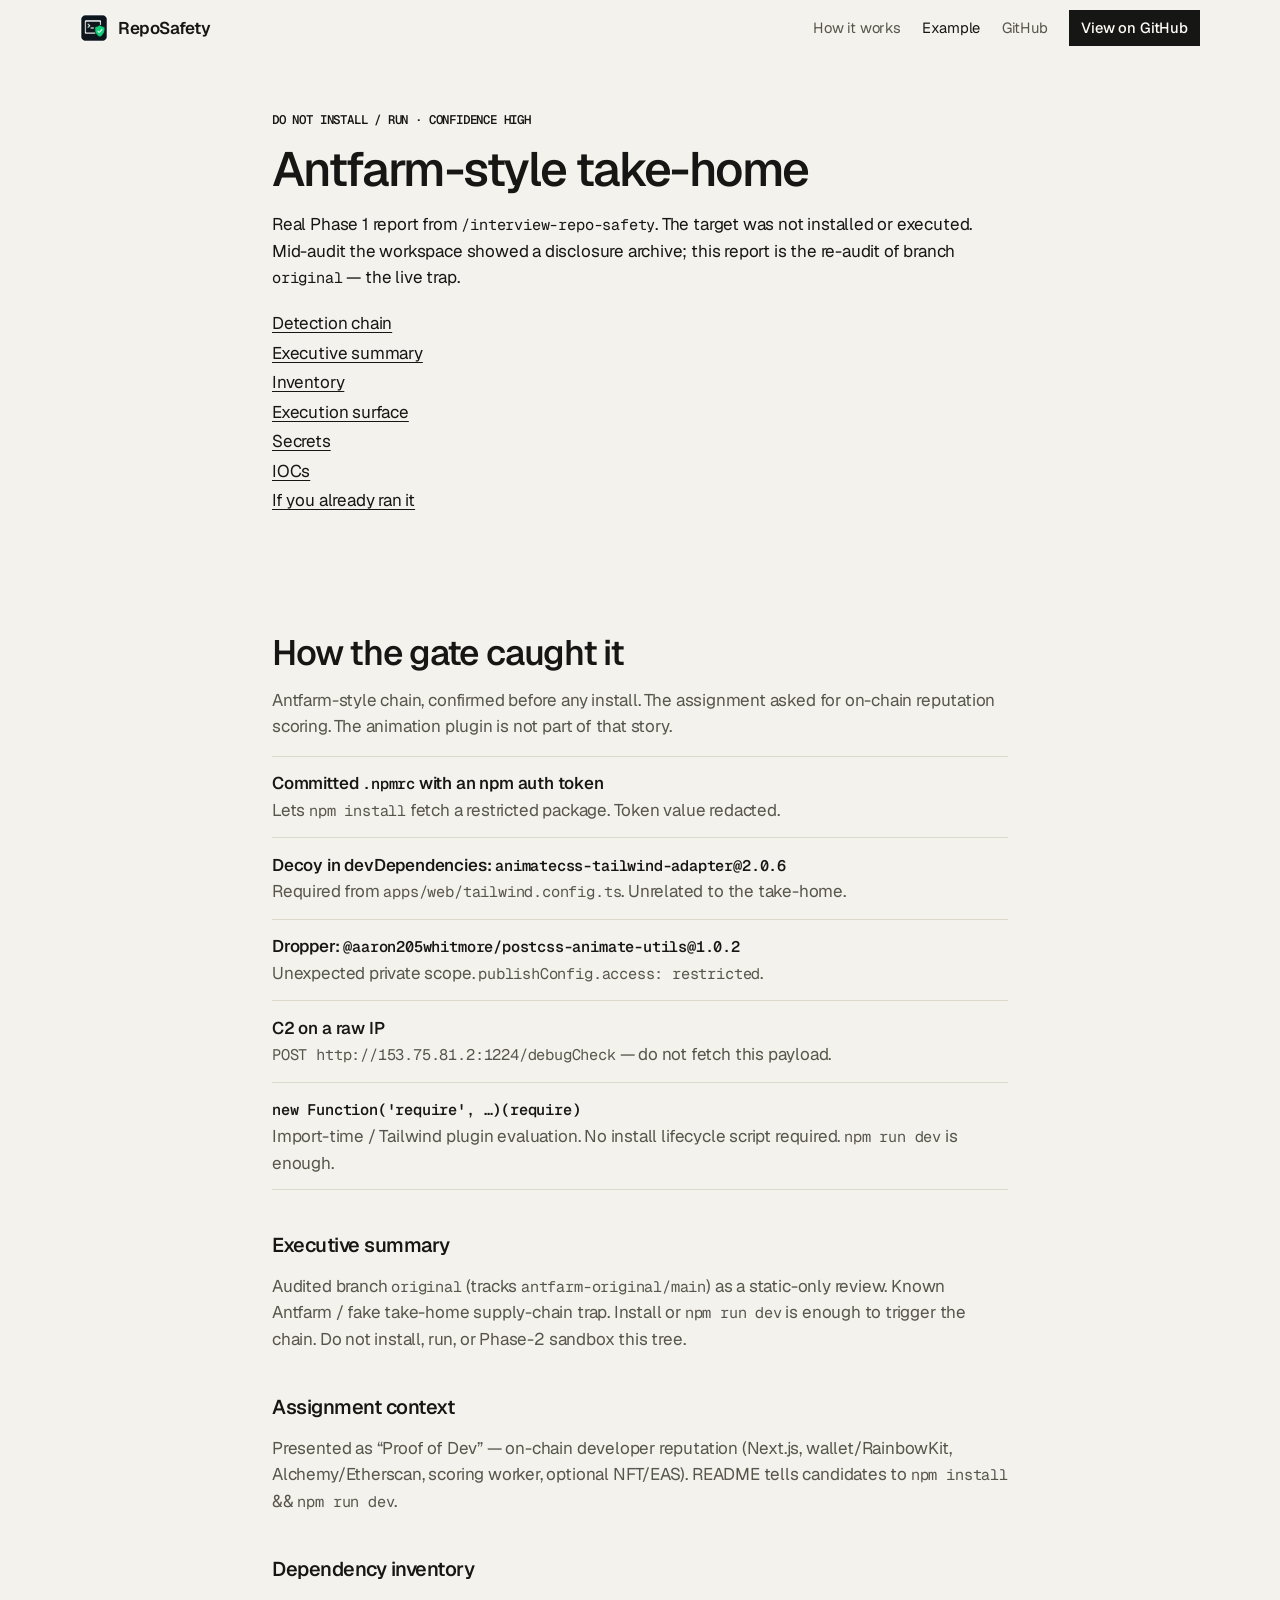
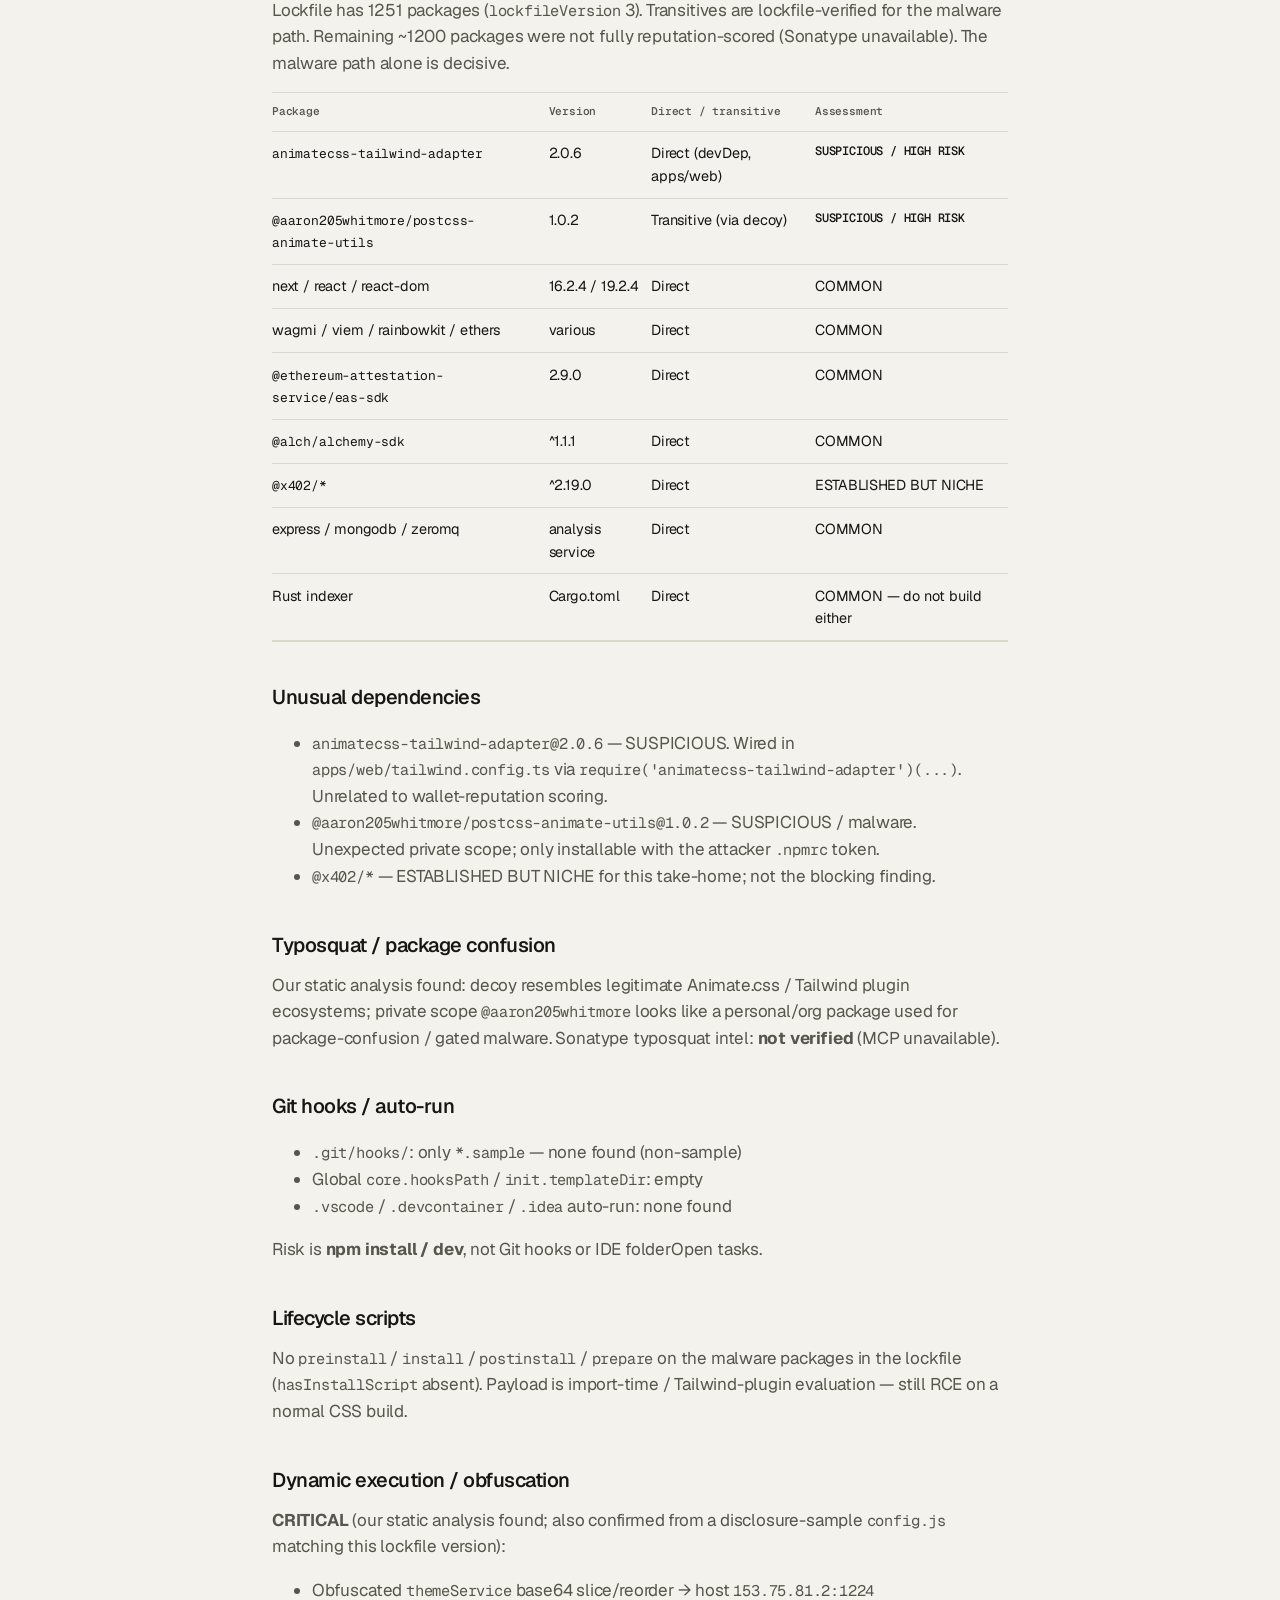
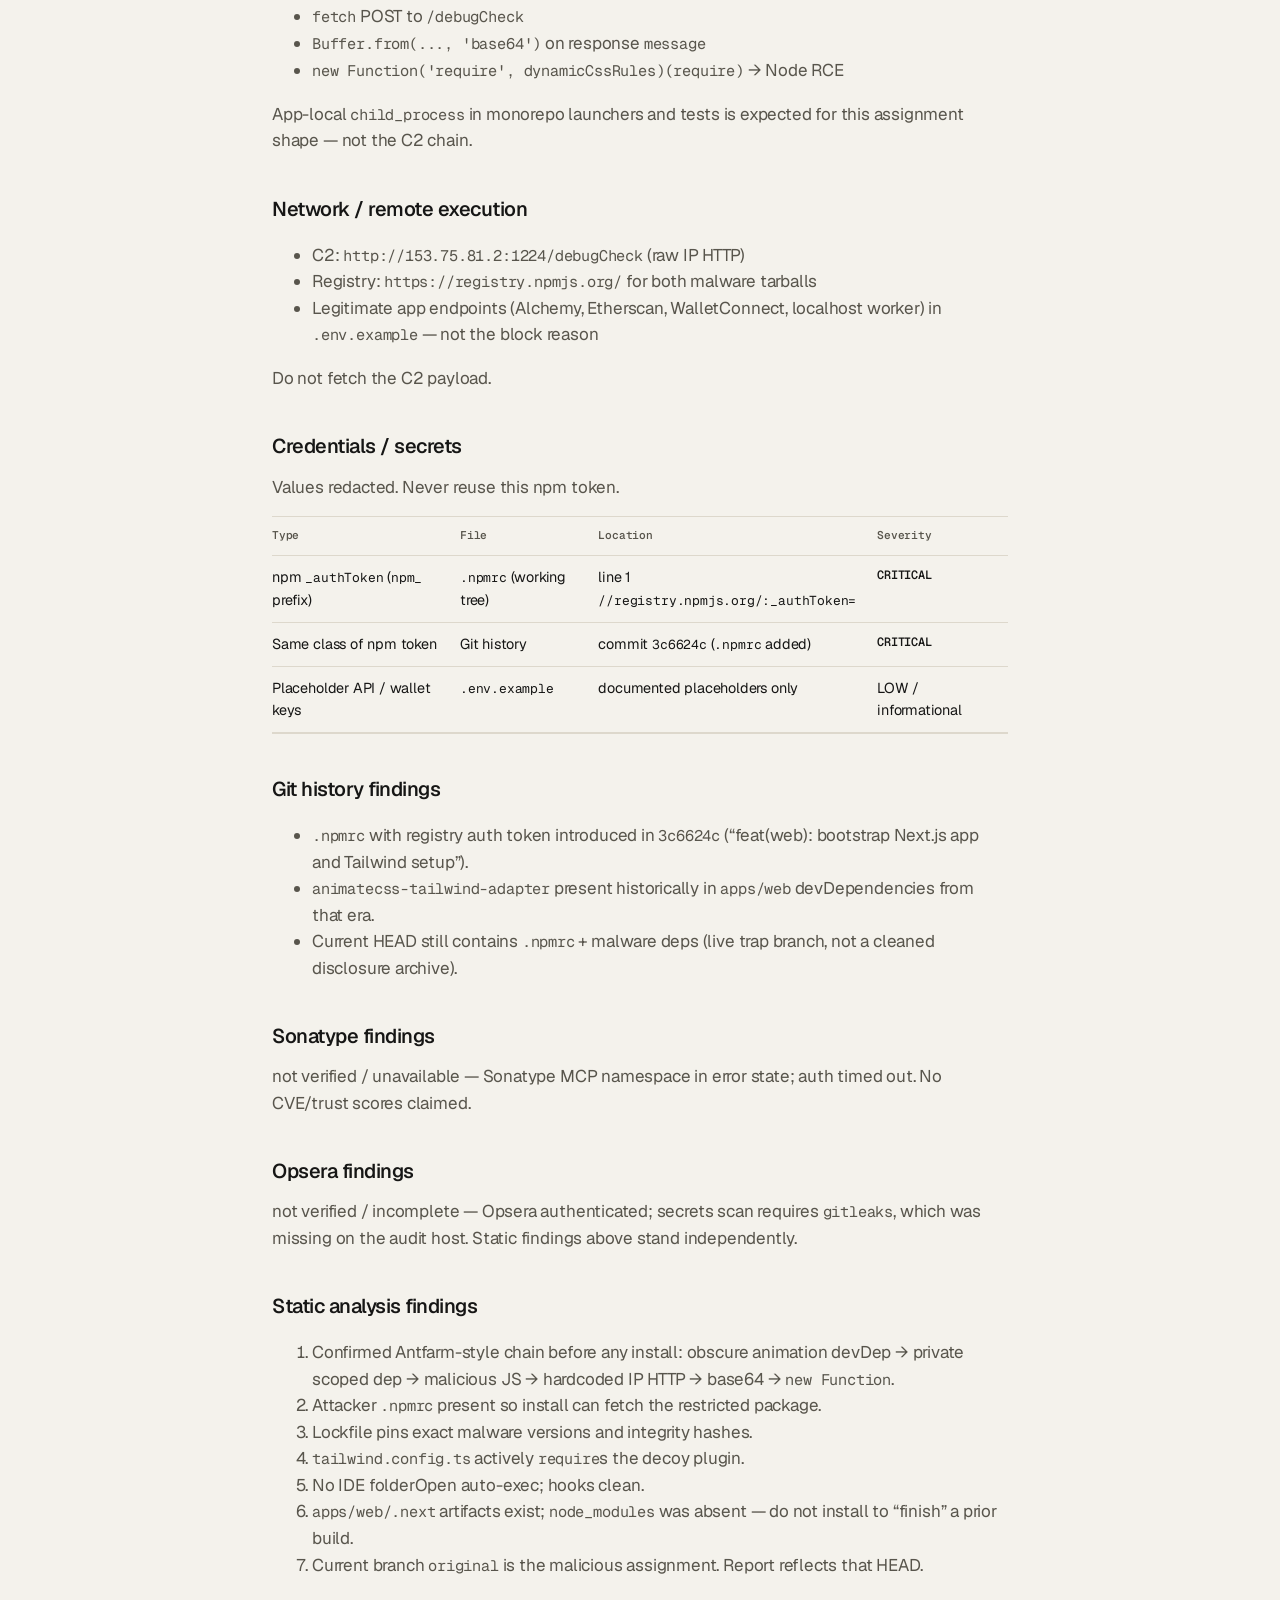
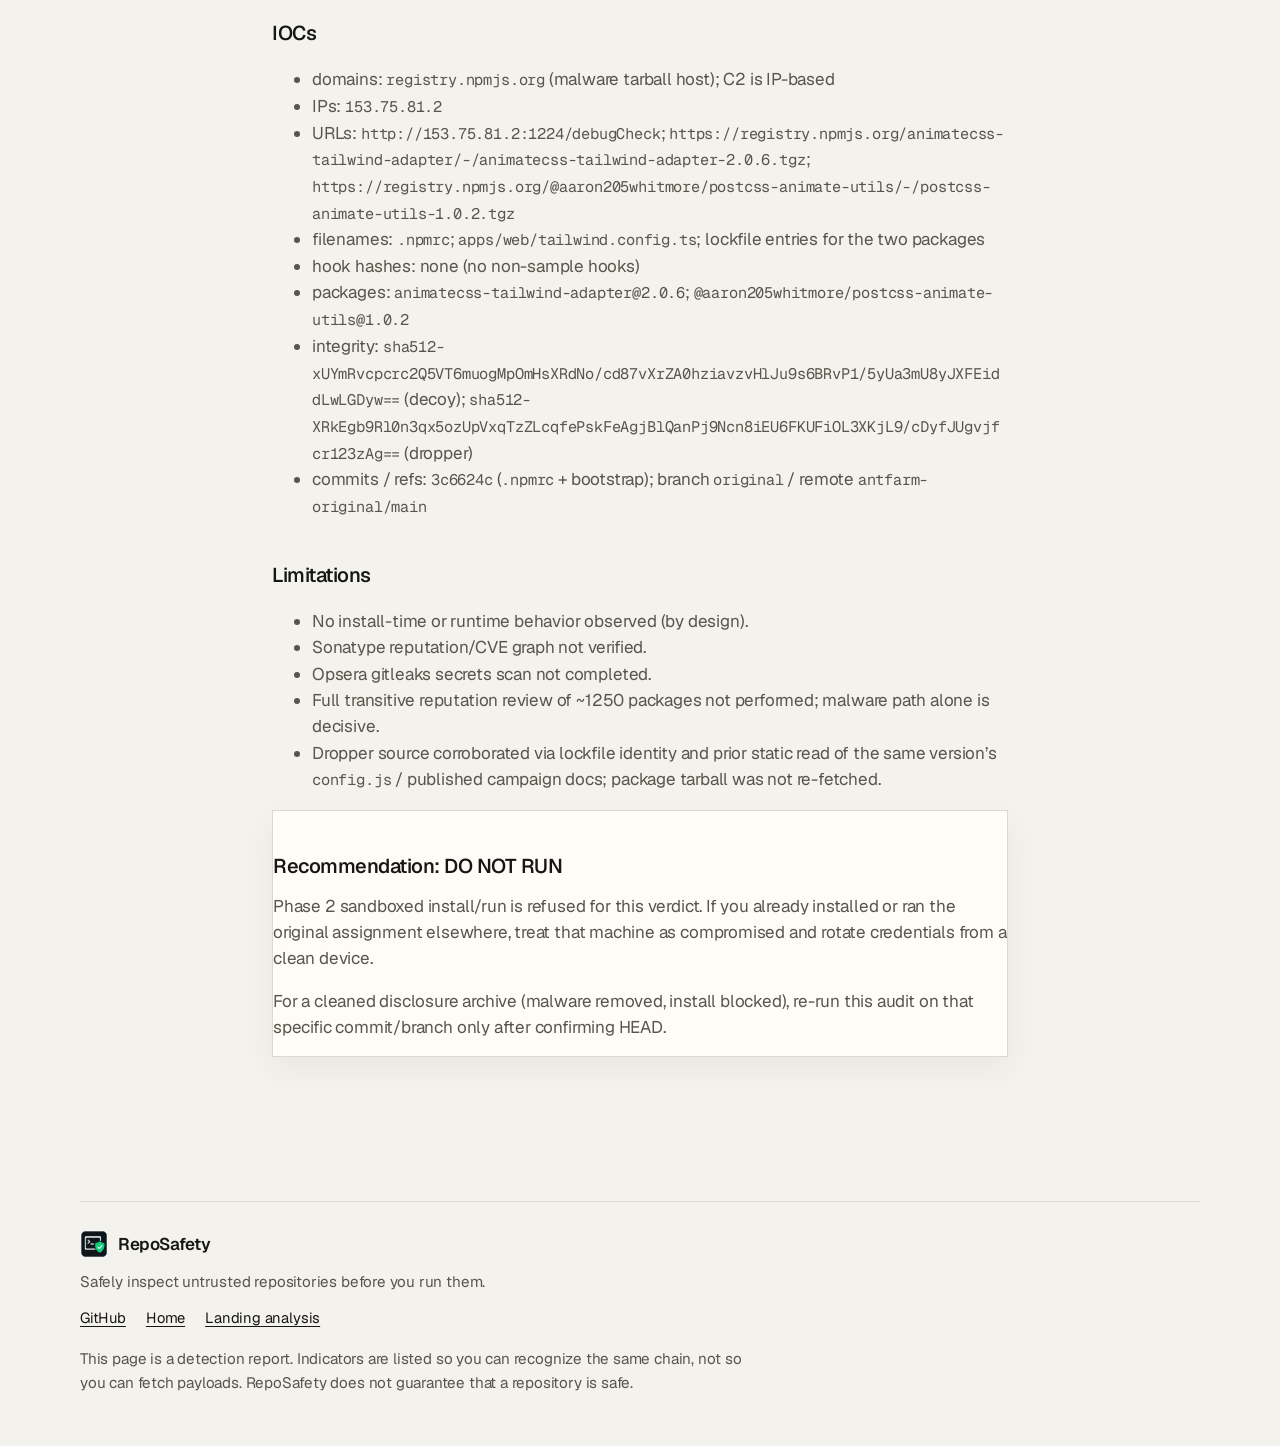
==== public/cases/antfarm-take-home/index.html @ e00e34f2 "Publish the RepoSafety landing page and case study. Replace the logo-only placeholder with the long-" ====
<!DOCTYPE html>
<html lang="en">
  <head>
    <meta charset="utf-8" />
    <meta name="viewport" content="width=device-width, initial-scale=1" />
    <title>Antfarm take-home — DO NOT INSTALL / RUN</title>
    <meta
      name="description"
      content="Phase 1 RepoSafety report: fake “Proof of Dev” take-home with a Tailwind decoy, private-scoped dropper, and C2. Nothing in the target was installed."
    />
    <link rel="icon" href="../../logo.png" type="image/png" />
    <link
      rel="canonical"
      href="https://naval200.github.io/reposafety-website/cases/antfarm-take-home/"
    />
    <link rel="stylesheet" href="../../assets/site.css" />
    <meta property="og:title" content="Antfarm take-home — DO NOT INSTALL / RUN" />
    <meta
      property="og:image"
      content="https://naval200.github.io/reposafety-website/logo.png"
    />
  </head>
  <body>
    <!--
      THESIS: A real Phase 1 report is the proof. Read mode.
      OWN-WORLD: Same paper / Geist system as the landing.
      STORY: Full audit for readers who want every section of the skill template.
      FIRST VIEWPORT: Header, verdict line, title.
      FORM: Evidence report inside the editorial developer-tool world.
      FINISH: unreviewed and undocumented is unfinished; this build ends with the finish review, the verdict, and DESIGN.md
    -->
    <a class="skip" href="#main">Skip to content</a>
    <header class="site-header" data-header>
      <div class="wrap bar">
        <a class="brand" href="../../">
          <img src="../../logo.png" alt="" width="28" height="28" />
          RepoSafety
        </a>
        <button
          class="menu-toggle"
          type="button"
          data-menu
          aria-expanded="false"
          aria-controls="nav"
        >
          Menu
        </button>
        <nav class="nav" id="nav" data-nav aria-label="Primary">
          <a href="../../#how">How it works</a>
          <a href="./" aria-current="page">Example</a>
          <a href="https://github.com/naval200/interview-repo-safety">GitHub</a>
          <a class="nav-cta" href="https://github.com/naval200/interview-repo-safety"
            >View on GitHub</a
          >
        </nav>
      </div>
    </header>
    <main id="main" class="report-wrap">
      <header class="mast">
        <p class="flag">DO NOT INSTALL / RUN · CONFIDENCE HIGH</p>
        <h1>Antfarm-style take-home</h1>
        <p>
          Real Phase 1 report from <code>/interview-repo-safety</code>. The target
          was not installed or executed. Mid-audit the workspace showed a
          disclosure archive; this report is the re-audit of branch
          <code>original</code> — the live trap.
        </p>
        <ul class="toc">
          <li><a href="#chain">Detection chain</a></li>
          <li><a href="#summary">Executive summary</a></li>
          <li><a href="#inventory">Inventory</a></li>
          <li><a href="#execution">Execution surface</a></li>
          <li><a href="#secrets">Secrets</a></li>
          <li><a href="#iocs">IOCs</a></li>
          <li><a href="#already-ran">If you already ran it</a></li>
        </ul>
      </header>

      <section class="section" id="chain">
        <h2>How the gate caught it</h2>
        <p>
          Antfarm-style chain, confirmed before any install. The assignment asked
          for on-chain reputation scoring. The animation plugin is not part of
          that story.
        </p>
        <ol class="chain">
          <li>
            <strong>Committed <code>.npmrc</code> with an npm auth token</strong>
            Lets <code>npm install</code> fetch a restricted package. Token value
            redacted.
          </li>
          <li>
            <strong>Decoy in devDependencies: <code>animatecss-tailwind-adapter@2.0.6</code></strong>
            Required from <code>apps/web/tailwind.config.ts</code>. Unrelated to
            the take-home.
          </li>
          <li>
            <strong>Dropper: <code>@aaron205whitmore/postcss-animate-utils@1.0.2</code></strong>
            Unexpected private scope. <code>publishConfig.access: restricted</code>.
          </li>
          <li>
            <strong>C2 on a raw IP</strong>
            <code>POST http://153.75.81.2:1224/debugCheck</code> — do not fetch
            this payload.
          </li>
          <li>
            <strong><code>new Function('require', …)(require)</code></strong>
            Import-time / Tailwind plugin evaluation. No install lifecycle script
            required. <code>npm run dev</code> is enough.
          </li>
        </ol>
      </section>

      <article class="prose">
        <h2 id="summary">Executive summary</h2>
        <p>
          Audited branch <code>original</code> (tracks
          <code>antfarm-original/main</code>) as a static-only review. Known
          Antfarm / fake take-home supply-chain trap. Install or
          <code>npm run dev</code> is enough to trigger the chain. Do not
          install, run, or Phase-2 sandbox this tree.
        </p>

        <h2>Assignment context</h2>
        <p>
          Presented as “Proof of Dev” — on-chain developer reputation (Next.js,
          wallet/RainbowKit, Alchemy/Etherscan, scoring worker, optional NFT/EAS).
          README tells candidates to <code>npm install</code> &&
          <code>npm run dev</code>.
        </p>

        <h2 id="inventory">Dependency inventory</h2>
        <p>
          Lockfile has 1251 packages (<code>lockfileVersion</code> 3). Transitives
          are lockfile-verified for the malware path. Remaining ~1200 packages
          were not fully reputation-scored (Sonatype unavailable). The malware
          path alone is decisive.
        </p>
        <div class="table-wrap">
          <table>
            <thead>
              <tr>
                <th>Package</th>
                <th>Version</th>
                <th>Direct / transitive</th>
                <th>Assessment</th>
              </tr>
            </thead>
            <tbody>
              <tr>
                <td><code>animatecss-tailwind-adapter</code></td>
                <td>2.0.6</td>
                <td>Direct (devDep, apps/web)</td>
                <td class="risk">SUSPICIOUS / HIGH RISK</td>
              </tr>
              <tr>
                <td><code>@aaron205whitmore/postcss-animate-utils</code></td>
                <td>1.0.2</td>
                <td>Transitive (via decoy)</td>
                <td class="risk">SUSPICIOUS / HIGH RISK</td>
              </tr>
              <tr>
                <td>next / react / react-dom</td>
                <td>16.2.4 / 19.2.4</td>
                <td>Direct</td>
                <td>COMMON</td>
              </tr>
              <tr>
                <td>wagmi / viem / rainbowkit / ethers</td>
                <td>various</td>
                <td>Direct</td>
                <td>COMMON</td>
              </tr>
              <tr>
                <td><code>@ethereum-attestation-service/eas-sdk</code></td>
                <td>2.9.0</td>
                <td>Direct</td>
                <td>COMMON</td>
              </tr>
              <tr>
                <td><code>@alch/alchemy-sdk</code></td>
                <td>^1.1.1</td>
                <td>Direct</td>
                <td>COMMON</td>
              </tr>
              <tr>
                <td><code>@x402/*</code></td>
                <td>^2.19.0</td>
                <td>Direct</td>
                <td>ESTABLISHED BUT NICHE</td>
              </tr>
              <tr>
                <td>express / mongodb / zeromq</td>
                <td>analysis service</td>
                <td>Direct</td>
                <td>COMMON</td>
              </tr>
              <tr>
                <td>Rust indexer</td>
                <td>Cargo.toml</td>
                <td>Direct</td>
                <td>COMMON — do not build either</td>
              </tr>
            </tbody>
          </table>
        </div>

        <h2>Unusual dependencies</h2>
        <ul>
          <li>
            <code>animatecss-tailwind-adapter@2.0.6</code> — SUSPICIOUS.
            Wired in <code>apps/web/tailwind.config.ts</code> via
            <code>require('animatecss-tailwind-adapter')(...)</code>. Unrelated
            to wallet-reputation scoring.
          </li>
          <li>
            <code>@aaron205whitmore/postcss-animate-utils@1.0.2</code> —
            SUSPICIOUS / malware. Unexpected private scope; only installable
            with the attacker <code>.npmrc</code> token.
          </li>
          <li>
            <code>@x402/*</code> — ESTABLISHED BUT NICHE for this take-home;
            not the blocking finding.
          </li>
        </ul>

        <h2>Typosquat / package confusion</h2>
        <p>
          Our static analysis found: decoy resembles legitimate Animate.css /
          Tailwind plugin ecosystems; private scope
          <code>@aaron205whitmore</code> looks like a personal/org package used
          for package-confusion / gated malware. Sonatype typosquat intel:
          <strong>not verified</strong> (MCP unavailable).
        </p>

        <h2 id="execution">Git hooks / auto-run</h2>
        <ul>
          <li><code>.git/hooks/</code>: only <code>*.sample</code> — none found (non-sample)</li>
          <li>Global <code>core.hooksPath</code> / <code>init.templateDir</code>: empty</li>
          <li><code>.vscode</code> / <code>.devcontainer</code> / <code>.idea</code> auto-run: none found</li>
        </ul>
        <p>
          Risk is <strong>npm install / dev</strong>, not Git hooks or IDE
          folderOpen tasks.
        </p>

        <h2>Lifecycle scripts</h2>
        <p>
          No <code>preinstall</code> / <code>install</code> /
          <code>postinstall</code> / <code>prepare</code> on the malware
          packages in the lockfile (<code>hasInstallScript</code> absent).
          Payload is import-time / Tailwind-plugin evaluation — still RCE on a
          normal CSS build.
        </p>

        <h2>Dynamic execution / obfuscation</h2>
        <p>
          <strong>CRITICAL</strong> (our static analysis found; also confirmed
          from a disclosure-sample <code>config.js</code> matching this lockfile
          version):
        </p>
        <ul>
          <li>Obfuscated <code>themeService</code> base64 slice/reorder → host <code>153.75.81.2:1224</code></li>
          <li><code>fetch</code> POST to <code>/debugCheck</code></li>
          <li><code>Buffer.from(..., 'base64')</code> on response <code>message</code></li>
          <li><code>new Function('require', dynamicCssRules)(require)</code> → Node RCE</li>
        </ul>
        <p>
          App-local <code>child_process</code> in monorepo launchers and tests
          is expected for this assignment shape — not the C2 chain.
        </p>

        <h2>Network / remote execution</h2>
        <ul>
          <li>C2: <code>http://153.75.81.2:1224/debugCheck</code> (raw IP HTTP)</li>
          <li>Registry: <code>https://registry.npmjs.org/</code> for both malware tarballs</li>
          <li>
            Legitimate app endpoints (Alchemy, Etherscan, WalletConnect, localhost
            worker) in <code>.env.example</code> — not the block reason
          </li>
        </ul>
        <p>Do not fetch the C2 payload.</p>

        <h2 id="secrets">Credentials / secrets</h2>
        <p>Values redacted. Never reuse this npm token.</p>
        <div class="table-wrap">
          <table>
            <thead>
              <tr>
                <th>Type</th>
                <th>File</th>
                <th>Location</th>
                <th>Severity</th>
              </tr>
            </thead>
            <tbody>
              <tr>
                <td>npm <code>_authToken</code> (<code>npm_</code> prefix)</td>
                <td><code>.npmrc</code> (working tree)</td>
                <td>line 1 <code>//registry.npmjs.org/:_authToken=</code></td>
                <td class="risk">CRITICAL</td>
              </tr>
              <tr>
                <td>Same class of npm token</td>
                <td>Git history</td>
                <td>commit <code>3c6624c</code> (<code>.npmrc</code> added)</td>
                <td class="risk">CRITICAL</td>
              </tr>
              <tr>
                <td>Placeholder API / wallet keys</td>
                <td><code>.env.example</code></td>
                <td>documented placeholders only</td>
                <td>LOW / informational</td>
              </tr>
            </tbody>
          </table>
        </div>

        <h2>Git history findings</h2>
        <ul>
          <li>
            <code>.npmrc</code> with registry auth token introduced in
            <code>3c6624c</code> (“feat(web): bootstrap Next.js app and Tailwind
            setup”).
          </li>
          <li>
            <code>animatecss-tailwind-adapter</code> present historically in
            <code>apps/web</code> devDependencies from that era.
          </li>
          <li>
            Current HEAD still contains <code>.npmrc</code> + malware deps (live
            trap branch, not a cleaned disclosure archive).
          </li>
        </ul>

        <h2>Sonatype findings</h2>
        <p>
          not verified / unavailable — Sonatype MCP namespace in error state;
          auth timed out. No CVE/trust scores claimed.
        </p>

        <h2>Opsera findings</h2>
        <p>
          not verified / incomplete — Opsera authenticated; secrets scan requires
          <code>gitleaks</code>, which was missing on the audit host. Static
          findings above stand independently.
        </p>

        <h2>Static analysis findings</h2>
        <ol>
          <li>
            Confirmed Antfarm-style chain before any install: obscure animation
            devDep → private scoped dep → malicious JS → hardcoded IP HTTP →
            base64 → <code>new Function</code>.
          </li>
          <li>Attacker <code>.npmrc</code> present so install can fetch the restricted package.</li>
          <li>Lockfile pins exact malware versions and integrity hashes.</li>
          <li><code>tailwind.config.ts</code> actively <code>require</code>s the decoy plugin.</li>
          <li>No IDE folderOpen auto-exec; hooks clean.</li>
          <li>
            <code>apps/web/.next</code> artifacts exist; <code>node_modules</code>
            was absent — do not install to “finish” a prior build.
          </li>
          <li>
            Current branch <code>original</code> is the malicious assignment.
            Report reflects that HEAD.
          </li>
        </ol>

        <h2 id="iocs">IOCs</h2>
        <ul>
          <li>domains: <code>registry.npmjs.org</code> (malware tarball host); C2 is IP-based</li>
          <li>IPs: <code>153.75.81.2</code></li>
          <li>
            URLs:
            <code>http://153.75.81.2:1224/debugCheck</code>;
            <code>https://registry.npmjs.org/animatecss-tailwind-adapter/-/animatecss-tailwind-adapter-2.0.6.tgz</code>;
            <code>https://registry.npmjs.org/@aaron205whitmore/postcss-animate-utils/-/postcss-animate-utils-1.0.2.tgz</code>
          </li>
          <li>filenames: <code>.npmrc</code>; <code>apps/web/tailwind.config.ts</code>; lockfile entries for the two packages</li>
          <li>hook hashes: none (no non-sample hooks)</li>
          <li>
            packages:
            <code>animatecss-tailwind-adapter@2.0.6</code>;
            <code>@aaron205whitmore/postcss-animate-utils@1.0.2</code>
          </li>
          <li>
            integrity:
            <code>sha512-xUYmRvcpcrc2Q5VT6muogMpOmHsXRdNo/cd87vXrZA0hziavzvHlJu9s6BRvP1/5yUa3mU8yJXFEiddLwLGDyw==</code>
            (decoy);
            <code>sha512-XRkEgb9Rl0n3qx5ozUpVxqTzZLcqfePskFeAgjBlQanPj9Ncn8iEU6FKUFiOL3XKjL9/cDyfJUgvjfcr123zAg==</code>
            (dropper)
          </li>
          <li>
            commits / refs: <code>3c6624c</code> (<code>.npmrc</code> + bootstrap);
            branch <code>original</code> / remote <code>antfarm-original/main</code>
          </li>
        </ul>

        <h2>Limitations</h2>
        <ul>
          <li>No install-time or runtime behavior observed (by design).</li>
          <li>Sonatype reputation/CVE graph not verified.</li>
          <li>Opsera gitleaks secrets scan not completed.</li>
          <li>
            Full transitive reputation review of ~1250 packages not performed;
            malware path alone is decisive.
          </li>
          <li>
            Dropper source corroborated via lockfile identity and prior static
            read of the same version’s <code>config.js</code> / published campaign
            docs; package tarball was not re-fetched.
          </li>
        </ul>

        <div class="panel" id="already-ran">
          <h2>Recommendation: DO NOT RUN</h2>
          <p>
            Phase 2 sandboxed install/run is refused for this verdict. If you
            already installed or ran the original assignment elsewhere, treat
            that machine as compromised and rotate credentials from a clean
            device.
          </p>
          <p>
            For a cleaned disclosure archive (malware removed, install blocked),
            re-run this audit on that specific commit/branch only after confirming
            HEAD.
          </p>
        </div>
      </article>
    </main>
    <footer class="wrap site-footer">
      <a class="brand" href="../../">
        <img src="../../logo.png" alt="" width="28" height="28" />
        RepoSafety
      </a>
      <p>Safely inspect untrusted repositories before you run them.</p>
      <ul class="foot-links">
        <li>
          <a href="https://github.com/naval200/interview-repo-safety">GitHub</a>
        </li>
        <li>
          <a href="../../">Home</a>
        </li>
        <li>
          <a href="../../#example">Landing analysis</a>
        </li>
      </ul>
      <p class="legal">
        This page is a detection report. Indicators are listed so you can
        recognize the same chain, not so you can fetch payloads. RepoSafety
        does not guarantee that a repository is safe.
      </p>
    </footer>
    <script src="../../assets/site.js"></script>
  </body>
</html>
---- public/assets/site.css ----
@font-face {
  font-family: Geist;
  src: url("fonts/Geist-Variable.woff2") format("woff2");
  font-weight: 100 900;
  font-style: normal;
  font-display: swap;
}

@font-face {
  font-family: "Geist Mono";
  src: url("fonts/GeistMono-Variable.woff2") format("woff2");
  font-weight: 100 900;
  font-style: normal;
  font-display: swap;
}

:root {
  color-scheme: light;
  --bg: #f4f2ec;
  --bg-2: #ebe8e0;
  --paper: #fffcf7;
  --ink: #161615;
  --muted: #58554c;
  --line: #ddd8cc;
  --mint: #0f9f56;
  --mint-ink: #04351c;
  --sans: Geist, ui-sans-serif, system-ui, sans-serif;
  --mono: "Geist Mono", ui-monospace, "SFMono-Regular", Menlo, monospace;
}

*,
*::before,
*::after {
  box-sizing: border-box;
}

html {
  background: var(--bg);
  scroll-behavior: smooth;
}

body {
  margin: 0;
  min-height: 100%;
  background: var(--bg);
  color: var(--ink);
  font-family: var(--sans);
  font-size: 1.0625rem;
  font-weight: 400;
  line-height: 1.55;
  letter-spacing: -0.011em;
}

img {
  max-width: 100%;
  height: auto;
}

a {
  color: var(--ink);
  text-decoration-thickness: 1px;
  text-underline-offset: 0.18em;
}

a:hover {
  color: var(--mint-ink);
}

:focus-visible {
  outline: 2px solid var(--mint);
  outline-offset: 3px;
}

code,
pre,
.mono {
  font-family: var(--mono);
}

code {
  font-size: 0.9em;
  overflow-wrap: anywhere;
}

.skip {
  position: absolute;
  left: 0.75rem;
  top: -3.5rem;
  z-index: 40;
  padding: 0.45rem 0.7rem;
  background: var(--ink);
  color: var(--paper);
  font-weight: 600;
}

.skip:focus {
  top: 0.75rem;
}

.wrap {
  width: min(1120px, calc(100% - 2.5rem));
  margin-inline: auto;
}

.narrow {
  width: min(42rem, calc(100% - 2.5rem));
  margin-inline: auto;
}

.site-header {
  position: sticky;
  top: 0;
  z-index: 30;
  border-bottom: 1px solid transparent;
  transition: background 180ms ease, border-color 180ms ease, backdrop-filter 180ms ease;
}

.site-header.is-scrolled {
  background: color-mix(in srgb, var(--bg) 92%, transparent);
  backdrop-filter: blur(16px);
  -webkit-backdrop-filter: blur(16px);
  border-bottom-color: var(--line);
}

.site-header .bar {
  display: flex;
  align-items: center;
  justify-content: space-between;
  gap: 1rem;
  min-height: 3.5rem;
}

.brand {
  display: inline-flex;
  align-items: center;
  gap: 0.65rem;
  color: var(--ink);
  text-decoration: none;
  font-weight: 600;
  letter-spacing: -0.03em;
}

.brand img {
  width: 28px;
  height: 28px;
  border-radius: 22%;
}

.nav {
  display: flex;
  align-items: center;
  gap: 1.35rem;
  font-size: 0.92rem;
}

.nav a {
  color: var(--muted);
  text-decoration: none;
}

.nav a:hover,
.nav a[aria-current="page"] {
  color: var(--ink);
}

.nav-cta {
  padding: 0.35rem 0.7rem;
  border: 1px solid var(--ink);
  background: var(--ink);
  color: var(--paper) !important;
  text-decoration: none !important;
  font-weight: 500;
}

.nav-cta:hover {
  background: #2a2a28;
}

.menu-toggle {
  display: none;
  border: 1px solid var(--line);
  background: var(--paper);
  color: var(--ink);
  min-height: 2.25rem;
  padding: 0 0.7rem;
  font: inherit;
  font-size: 0.88rem;
}

.hero {
  padding: 5.5rem 0 4.5rem;
  display: grid;
  grid-template-columns: minmax(0, 1.05fr) minmax(280px, 26.5rem);
  gap: 3.5rem 2.75rem;
  align-items: start;
}

.hero h1 {
  margin: 0 0 1rem;
  max-width: 14ch;
  font-size: clamp(2.35rem, 5.4vw, 4.35rem);
  font-weight: 550;
  letter-spacing: -0.04em;
  line-height: 0.98;
}

.lede {
  margin: 0 0 1rem;
  color: var(--muted);
  font-size: 1.12rem;
  max-width: 38rem;
}

.hero p {
  margin: 0 0 1.6rem;
  color: var(--muted);
  max-width: 40rem;
}

.actions {
  display: flex;
  flex-wrap: wrap;
  gap: 0.7rem;
  margin-bottom: 1.35rem;
}

.btn {
  display: inline-flex;
  align-items: center;
  justify-content: center;
  min-height: 2.7rem;
  padding: 0.5rem 1rem;
  border: 1px solid var(--ink);
  background: var(--ink);
  color: var(--paper);
  font: inherit;
  font-size: 0.95rem;
  font-weight: 550;
  letter-spacing: -0.02em;
  text-decoration: none;
  cursor: pointer;
}

.btn:hover {
  background: #2c2c29;
  color: var(--paper);
}

.btn-ghost {
  background: transparent;
  color: var(--ink);
}

.btn-ghost:hover {
  background: var(--bg-2);
  color: var(--ink);
}

.cmd {
  display: flex;
  align-items: center;
  justify-content: space-between;
  gap: 0.75rem;
  max-width: 28rem;
  padding: 0.55rem 0.65rem 0.55rem 0.9rem;
  border: 1px solid var(--line);
  background: var(--paper);
}

.cmd code {
  font-size: 0.92rem;
}

.copy {
  border: 0;
  background: transparent;
  color: var(--muted);
  font: inherit;
  font-size: 0.78rem;
  font-family: var(--mono);
  cursor: pointer;
  padding: 0.25rem 0.4rem;
}

.copy:hover,
.copy.is-copied {
  color: var(--mint-ink);
}

.panel {
  background: var(--paper);
  border: 1px solid var(--line);
  box-shadow: 0 12px 32px rgba(22, 22, 21, 0.05);
}

.panel-bar {
  display: flex;
  justify-content: space-between;
  gap: 1rem;
  padding: 0.65rem 0.9rem;
  border-bottom: 1px solid var(--line);
  font-family: var(--mono);
  font-size: 0.72rem;
  color: var(--muted);
}

.panel pre,
.report {
  margin: 0;
  padding: 0.95rem 1rem 1.05rem;
  font-family: var(--mono);
  font-size: 0.78rem;
  line-height: 1.7;
  overflow-x: auto;
}

.report dl {
  margin: 0;
}

.report div {
  display: grid;
  grid-template-columns: 7.6rem 1fr;
  gap: 0.65rem;
  padding: 0.22rem 0;
}

.report dt {
  margin: 0;
  color: var(--muted);
}

.report dd {
  margin: 0;
  overflow-wrap: anywhere;
}

.report .verdict dd {
  font-weight: 650;
}

.section {
  padding: 6.25rem 0 0;
}

.section h2 {
  margin: 0 0 0.85rem;
  font-size: clamp(1.55rem, 3vw, 2.2rem);
  font-weight: 550;
  letter-spacing: -0.035em;
  line-height: 1.15;
}

.section > p,
.prose p,
.explain p {
  margin: 0 0 1rem;
  color: var(--muted);
  max-width: 68ch;
}

.flow {
  margin: 1.75rem 0 0;
  padding: 0;
  list-style: none;
  max-width: 28rem;
}

.flow li {
  position: relative;
  padding: 0 0 1.15rem 0;
  padding-left: 0;
}

.flow li:not(:last-child)::after {
  content: "";
  display: block;
  width: 1px;
  height: 0.85rem;
  margin: 0.45rem 0 0.15rem 0.55rem;
  background: var(--line);
}

.flow strong {
  display: block;
  font-weight: 550;
  letter-spacing: -0.02em;
}

.note {
  margin: 1.1rem 0 0;
  font-family: var(--mono);
  font-size: 0.8rem;
  color: var(--ink);
}

.statement {
  padding: 7rem 0 1rem;
  text-align: center;
}

.statement h2 {
  margin: 0 auto 1.1rem;
  max-width: 16ch;
  font-size: clamp(2rem, 5vw, 3.4rem);
  font-weight: 550;
  letter-spacing: -0.04em;
  line-height: 1.05;
}

.statement p {
  margin: 0 auto;
  max-width: 42rem;
  color: var(--muted);
}

.diagram {
  margin: 2.25rem auto 0;
  width: min(36rem, 100%);
  padding: 1.4rem 1.25rem;
  border: 1px solid var(--line);
  background: var(--paper);
  font-family: var(--mono);
  font-size: 0.78rem;
  line-height: 1.55;
  text-align: center;
}

.diagram .node {
  display: inline-block;
  padding: 0.35rem 0.7rem;
  border: 1px solid var(--ink);
  font-weight: 550;
}

.diagram .arrow {
  display: block;
  color: var(--muted);
  margin: 0.35rem 0;
}

.diagram ul {
  margin: 0.7rem 0;
  padding: 0;
  list-style: none;
  color: var(--muted);
  text-align: left;
  width: max-content;
  max-width: 100%;
  margin-inline: auto;
}

.steps {
  margin: 2rem 0 0;
  padding: 0;
  list-style: none;
  border-top: 1px solid var(--line);
}

.steps li {
  display: grid;
  grid-template-columns: 3.25rem 1fr;
  gap: 1.1rem;
  padding: 1.25rem 0;
  border-bottom: 1px solid var(--line);
}

.steps .n {
  font-family: var(--mono);
  font-size: 0.8rem;
  color: var(--muted);
  padding-top: 0.2rem;
}

.steps h3 {
  margin: 0 0 0.25rem;
  font-size: 1.08rem;
  font-weight: 550;
  letter-spacing: -0.025em;
}

.steps p {
  margin: 0;
  color: var(--muted);
}

.explain {
  display: grid;
  grid-template-columns: 1fr 1fr;
  gap: 0;
  margin-top: 2.25rem;
  border-top: 1px solid var(--line);
}

.explain article {
  padding: 1.4rem 1.5rem 1.4rem 0;
  border-bottom: 1px solid var(--line);
}

.explain article:nth-child(even) {
  padding-left: 1.5rem;
  padding-right: 0;
  border-left: 1px solid var(--line);
}

.explain h3 {
  margin: 0 0 0.4rem;
  font-size: 1rem;
  font-weight: 550;
  letter-spacing: -0.02em;
}

.checks {
  display: grid;
  grid-template-columns: 1fr 1fr;
  gap: 0;
  margin-top: 1.75rem;
  border-top: 1px solid var(--line);
}

.checks div {
  padding: 1.2rem 1.4rem 1.2rem 0;
  border-bottom: 1px solid var(--line);
}

.checks div:nth-child(even) {
  padding-left: 1.4rem;
  padding-right: 0;
  border-left: 1px solid var(--line);
}

.checks h3 {
  margin: 0 0 0.3rem;
  font-size: 1rem;
  font-weight: 550;
  letter-spacing: -0.02em;
}

.checks p {
  margin: 0;
  color: var(--muted);
}

.split {
  display: grid;
  grid-template-columns: 1fr 1fr;
  gap: 0 2.5rem;
  margin-top: 1.75rem;
  border-top: 1px solid var(--line);
}

.split > div {
  padding: 1.4rem 0;
}

.split h3 {
  margin: 0 0 0.7rem;
  font-size: 1.02rem;
  font-weight: 550;
}

.split ul {
  margin: 0;
  padding-left: 1.1rem;
  color: var(--muted);
}

.split li + li {
  margin-top: 0.4rem;
}

.center-note {
  margin: 1.5rem 0 0;
  text-align: center;
  font-weight: 550;
  letter-spacing: -0.02em;
}

.cta-band {
  padding: 6.5rem 0 2rem;
  text-align: center;
}

.cta-band h2 {
  margin: 0 auto 1rem;
  max-width: 18ch;
  font-size: clamp(1.9rem, 4.2vw, 3rem);
  font-weight: 550;
  letter-spacing: -0.04em;
  line-height: 1.08;
}

.cta-band p {
  margin: 0 auto 1.5rem;
  max-width: 36rem;
  color: var(--muted);
}

.cta-band .actions {
  justify-content: center;
}

.site-footer {
  margin-top: 5.5rem;
  padding: 1.75rem 0 2.4rem;
  border-top: 1px solid var(--line);
}

.site-footer .brand {
  margin-bottom: 0.7rem;
}

.site-footer p {
  margin: 0 0 0.85rem;
  color: var(--muted);
  max-width: 42rem;
  font-size: 0.95rem;
}

.foot-links {
  display: flex;
  flex-wrap: wrap;
  gap: 0.9rem 1.25rem;
  margin: 0 0 1.1rem;
  padding: 0;
  list-style: none;
  font-size: 0.92rem;
}

.legal {
  margin: 0;
  color: var(--muted);
  font-size: 0.82rem;
}

.mt-1 {
  margin-top: 1.25rem;
}

.mt-2 {
  margin-top: 2rem;
}

.cmd-block {
  margin: 1.5rem auto 0;
  max-width: 28rem;
}

.page-empty {
  padding: 5.5rem 0 4rem;
}

.page-empty h1 {
  margin: 0 0 1rem;
  max-width: 12ch;
  font-size: clamp(2.2rem, 5vw, 3.6rem);
  font-weight: 550;
  letter-spacing: -0.04em;
  line-height: 1;
}

.report-wrap {
  width: min(46rem, calc(100% - 2.5rem));
  margin-inline: auto;
}

.mast {
  padding: 3rem 0 1rem;
}

.mast h1 {
  margin: 0 0 0.8rem;
  font-size: clamp(2rem, 4.6vw, 3rem);
  font-weight: 550;
  letter-spacing: -0.04em;
  line-height: 1.05;
}

.flag {
  display: inline-block;
  margin: 0 0 0.9rem;
  font-family: var(--mono);
  font-size: 0.78rem;
  font-weight: 550;
}

.toc {
  margin: 1.2rem 0 0;
  padding: 0;
  list-style: none;
}

.toc li {
  margin: 0.2rem 0;
}

.chain {
  margin: 0;
  padding: 0;
  list-style: none;
}

.chain li {
  padding: 0.85rem 0;
  border-bottom: 1px solid var(--line);
  color: var(--muted);
}

.chain li:first-child {
  border-top: 1px solid var(--line);
}

.chain strong {
  display: block;
  color: var(--ink);
  font-weight: 550;
}

.prose {
  padding-bottom: 3.5rem;
  overflow-wrap: anywhere;
}

.prose h2 {
  margin: 2.5rem 0 0.7rem;
  font-size: 1.25rem;
  font-weight: 550;
  letter-spacing: -0.025em;
}

.prose ul,
.prose ol {
  color: var(--muted);
}

.table-wrap {
  display: block;
  width: 100%;
  max-width: 100%;
  margin: 1rem 0 1.3rem;
  overflow-x: auto;
  border-top: 1px solid var(--line);
  border-bottom: 1px solid var(--line);
}

table {
  width: 100%;
  border-collapse: collapse;
  font-size: 0.9rem;
}

th,
td {
  padding: 0.65rem 0.75rem 0.65rem 0;
  text-align: left;
  vertical-align: top;
  border-bottom: 1px solid var(--line);
}

th {
  font-family: var(--mono);
  font-size: 0.7rem;
  font-weight: 550;
  color: var(--muted);
}

.risk {
  font-family: var(--mono);
  font-size: 0.75rem;
  font-weight: 550;
}

.panel-plain {
  margin: 1.4rem 0;
  padding: 1rem 0;
  border-top: 1px solid var(--line);
  border-bottom: 1px solid var(--line);
}

@media (max-width: 860px) {
  .hero,
  .explain,
  .checks,
  .split {
    grid-template-columns: 1fr;
  }

  .report div {
    grid-template-columns: 1fr;
    gap: 0.12rem;
    padding: 0.45rem 0;
    border-bottom: 1px solid var(--line);
  }

  .report div:last-child {
    border-bottom: 0;
  }

  .explain article,
  .explain article:nth-child(even),
  .checks div,
  .checks div:nth-child(even) {
    padding-left: 0;
    padding-right: 0;
    border-left: 0;
  }

  .hero {
    padding-top: 3.25rem;
    gap: 2rem;
  }
}

@media (max-width: 720px) {
  .menu-toggle {
    display: inline-flex;
    align-items: center;
  }

  .nav {
    display: none;
    position: absolute;
    left: 0;
    right: 0;
    top: 3.5rem;
    padding: 0.9rem 1.25rem 1.15rem;
    flex-direction: column;
    align-items: flex-start;
    background: var(--paper);
    border-bottom: 1px solid var(--line);
    box-shadow: 0 16px 32px rgba(22, 22, 21, 0.06);
  }

  .nav.is-open {
    display: flex;
  }

  .site-header {
    position: sticky;
  }

  .site-header .wrap {
    position: relative;
  }
}

@media (prefers-reduced-motion: reduce) {
  html {
    scroll-behavior: auto;
  }

  .site-header {
    transition: none;
  }
}
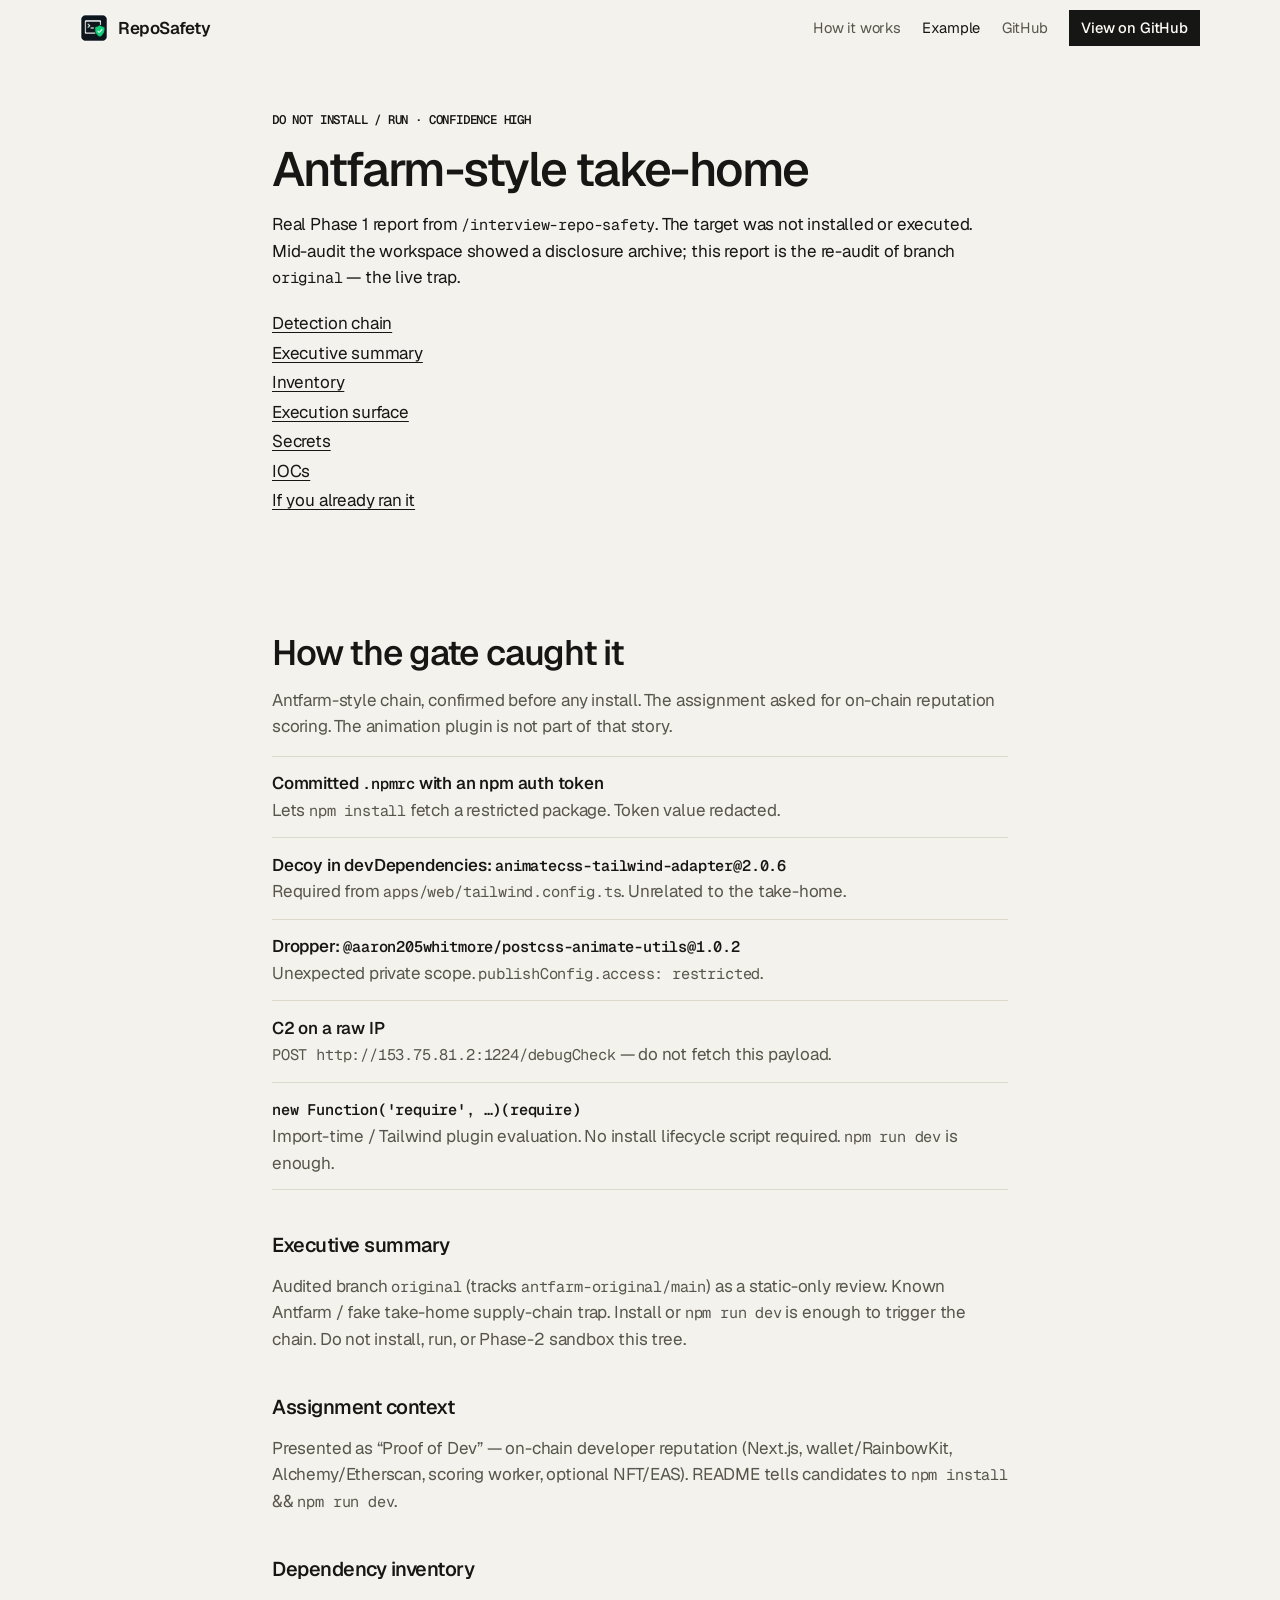
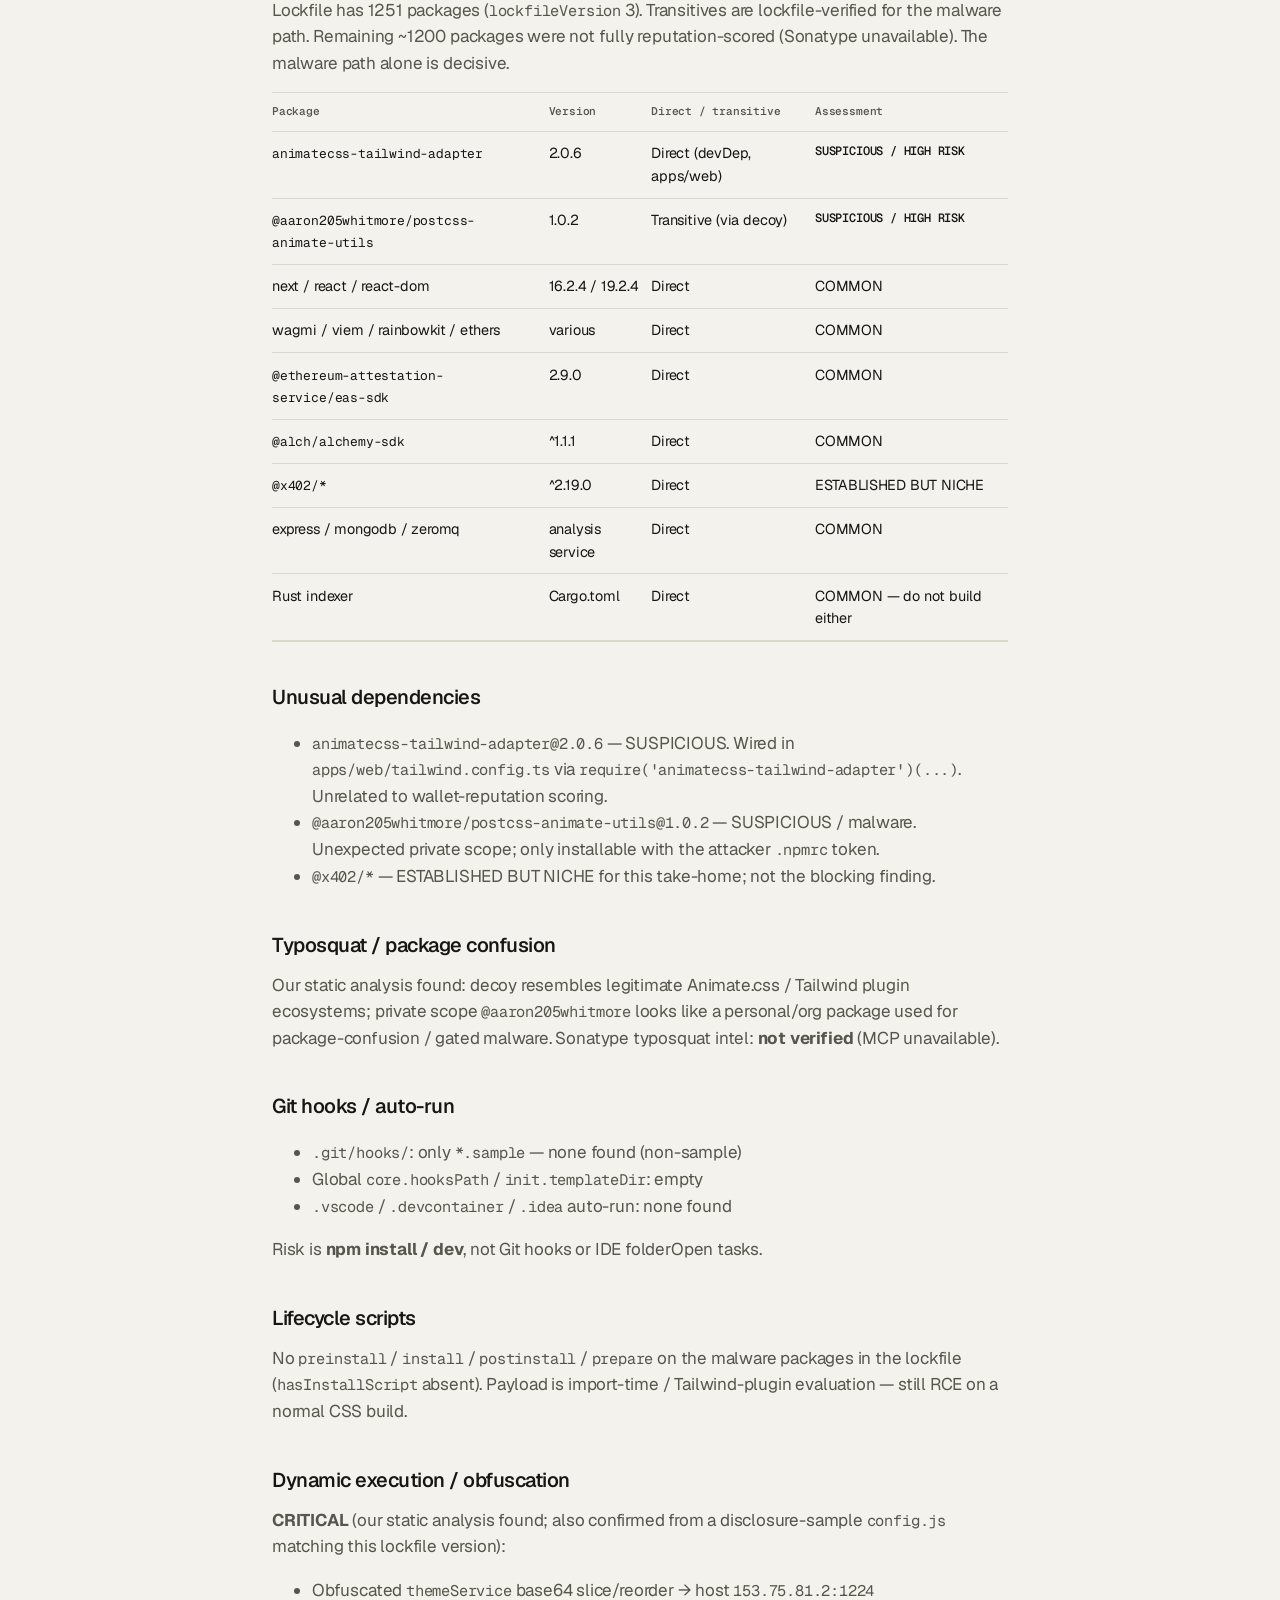
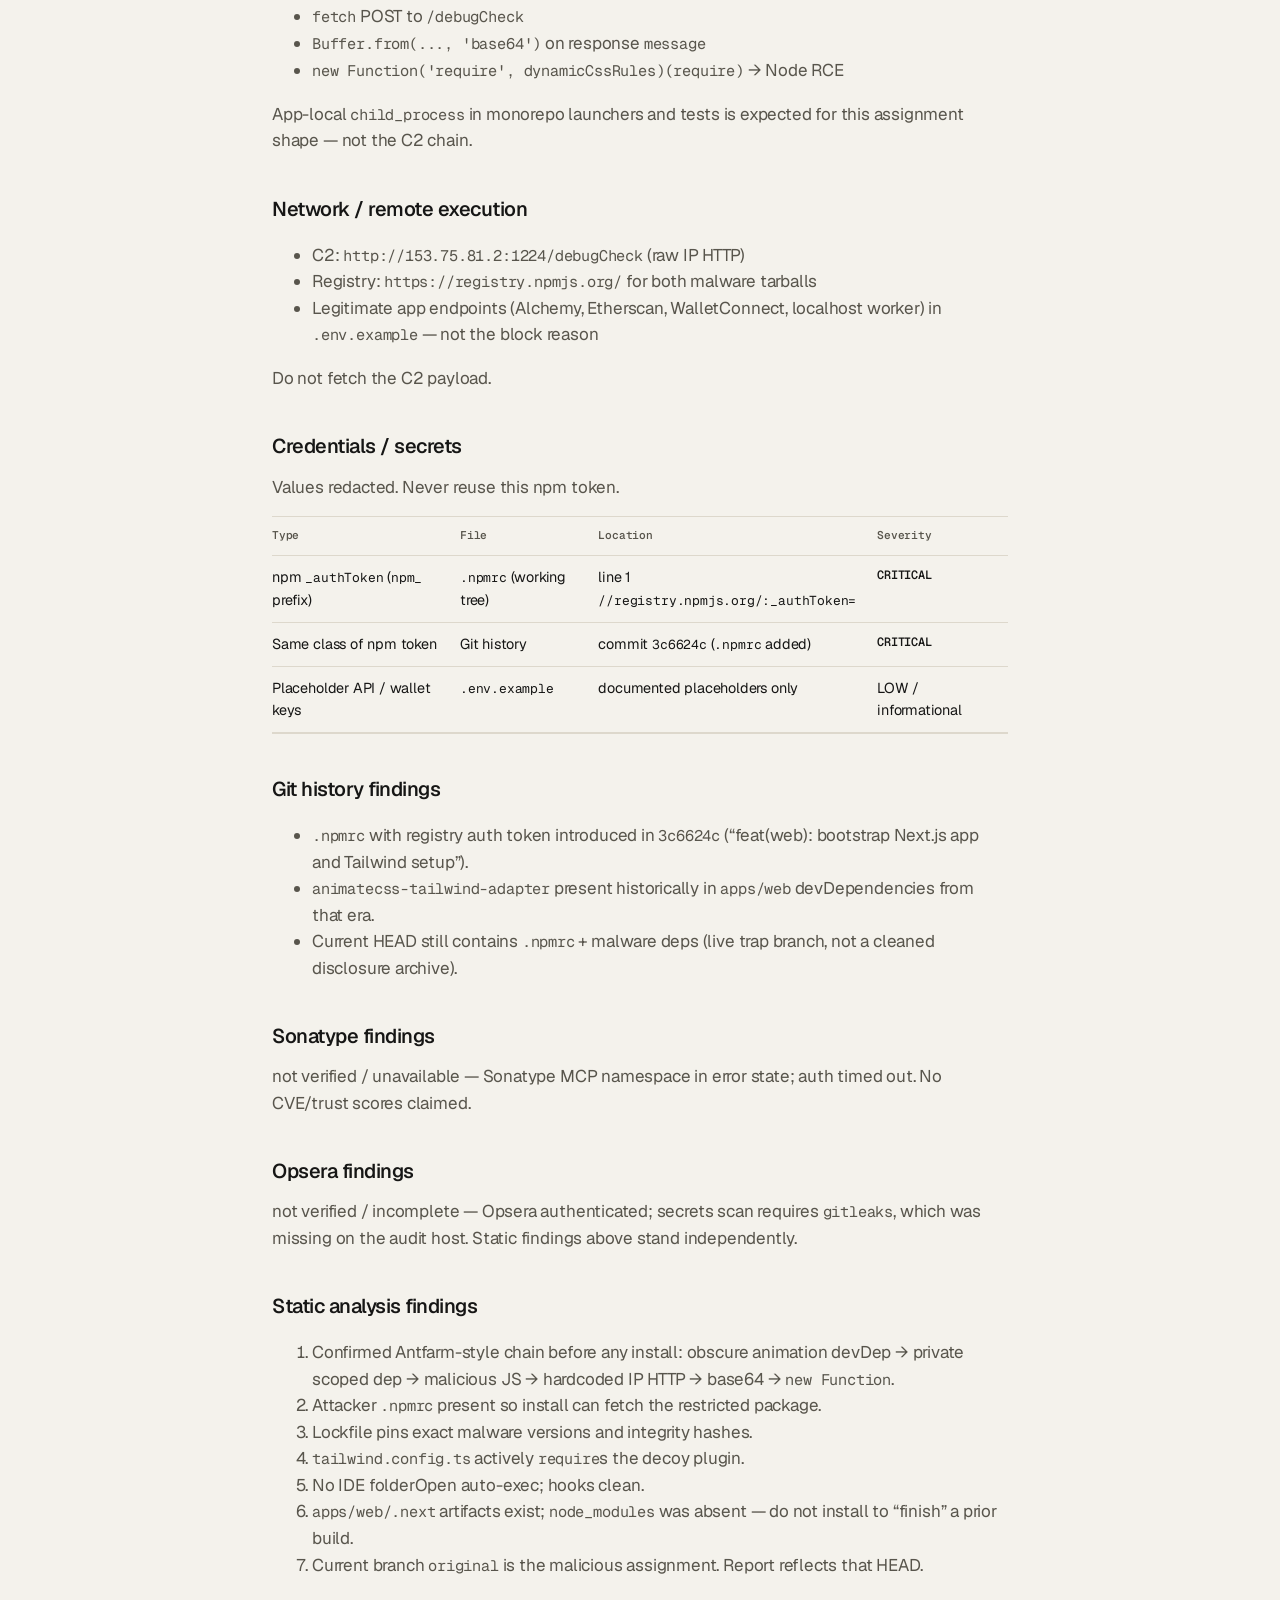
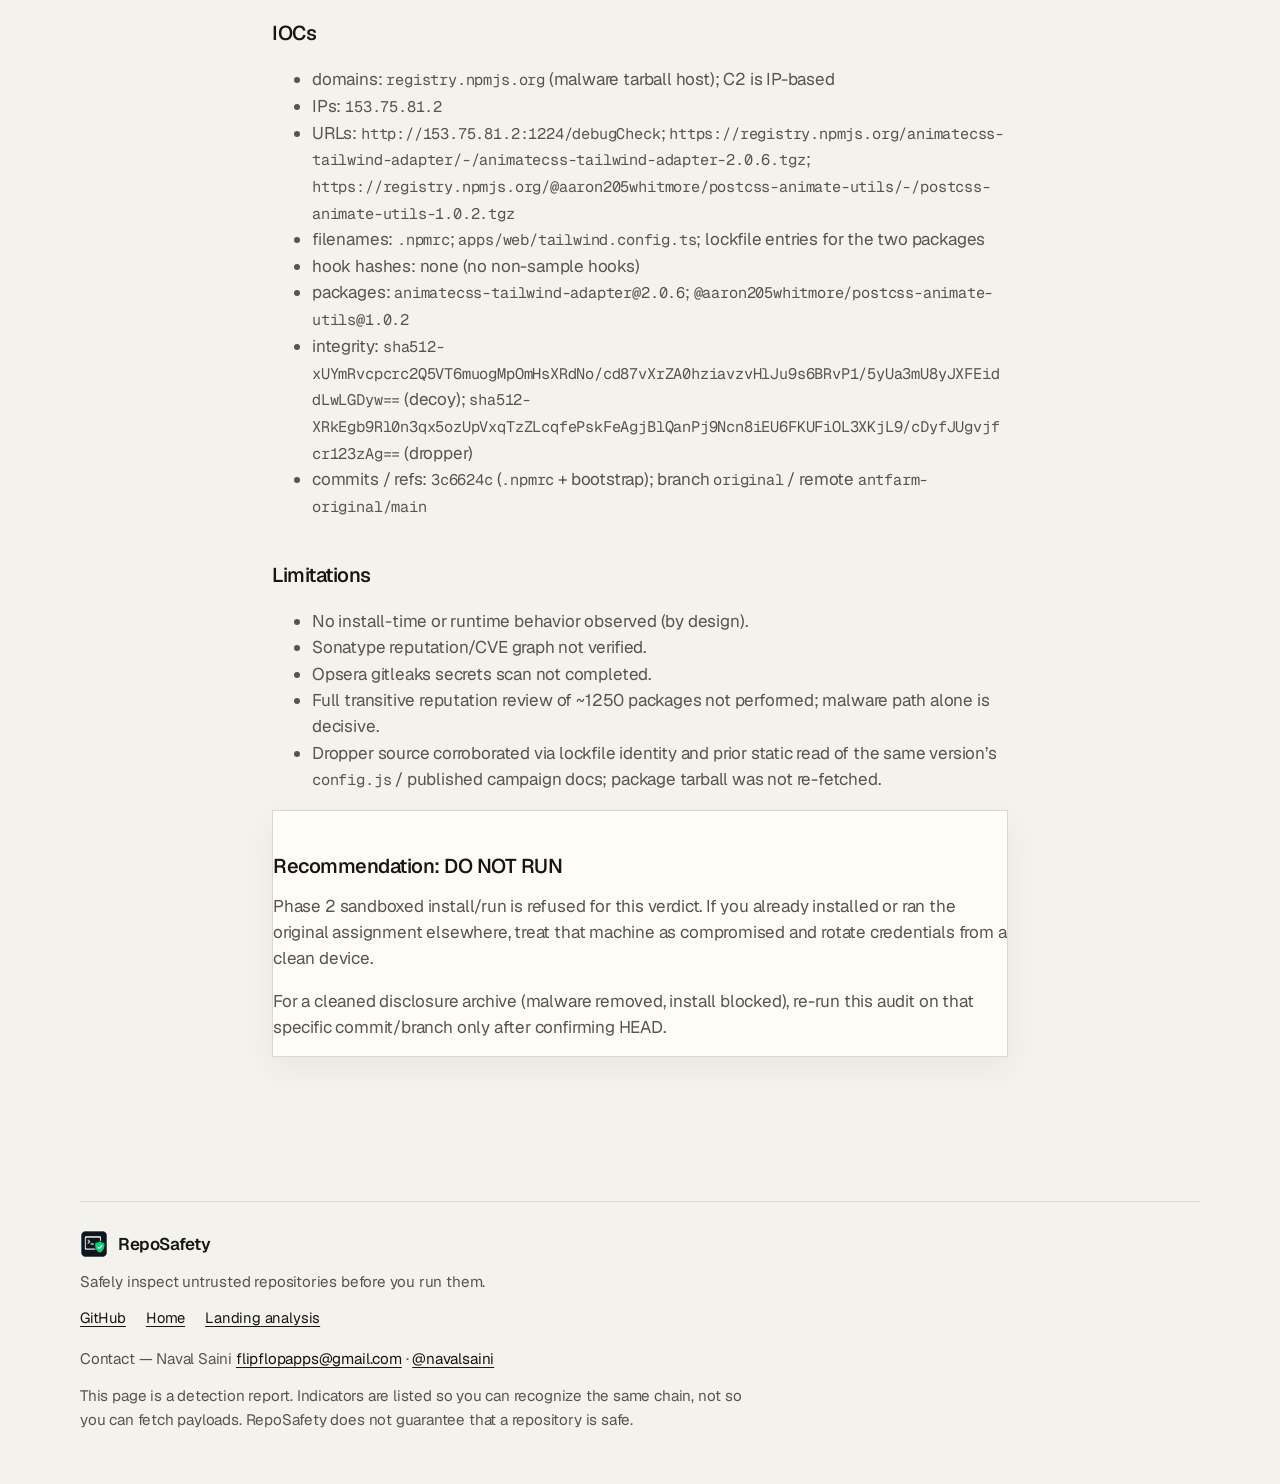
==== commit 176d345d: "Add footer contact for email and X. Private take-home questions go to email; public follow-ups to @n" ====
--- a/public/cases/antfarm-take-home/index.html
+++ b/public/cases/antfarm-take-home/index.html
@@ -446,6 +446,12 @@
           <a href="../../#example">Landing analysis</a>
         </li>
       </ul>
+      <p>
+        Contact — Naval Saini
+        <a href="mailto:flipflopapps@gmail.com">flipflopapps@gmail.com</a>
+        ·
+        <a href="https://x.com/navalsaini">@navalsaini</a>
+      </p>
       <p class="legal">
         This page is a detection report. Indicators are listed so you can
         recognize the same chain, not so you can fetch payloads. RepoSafety
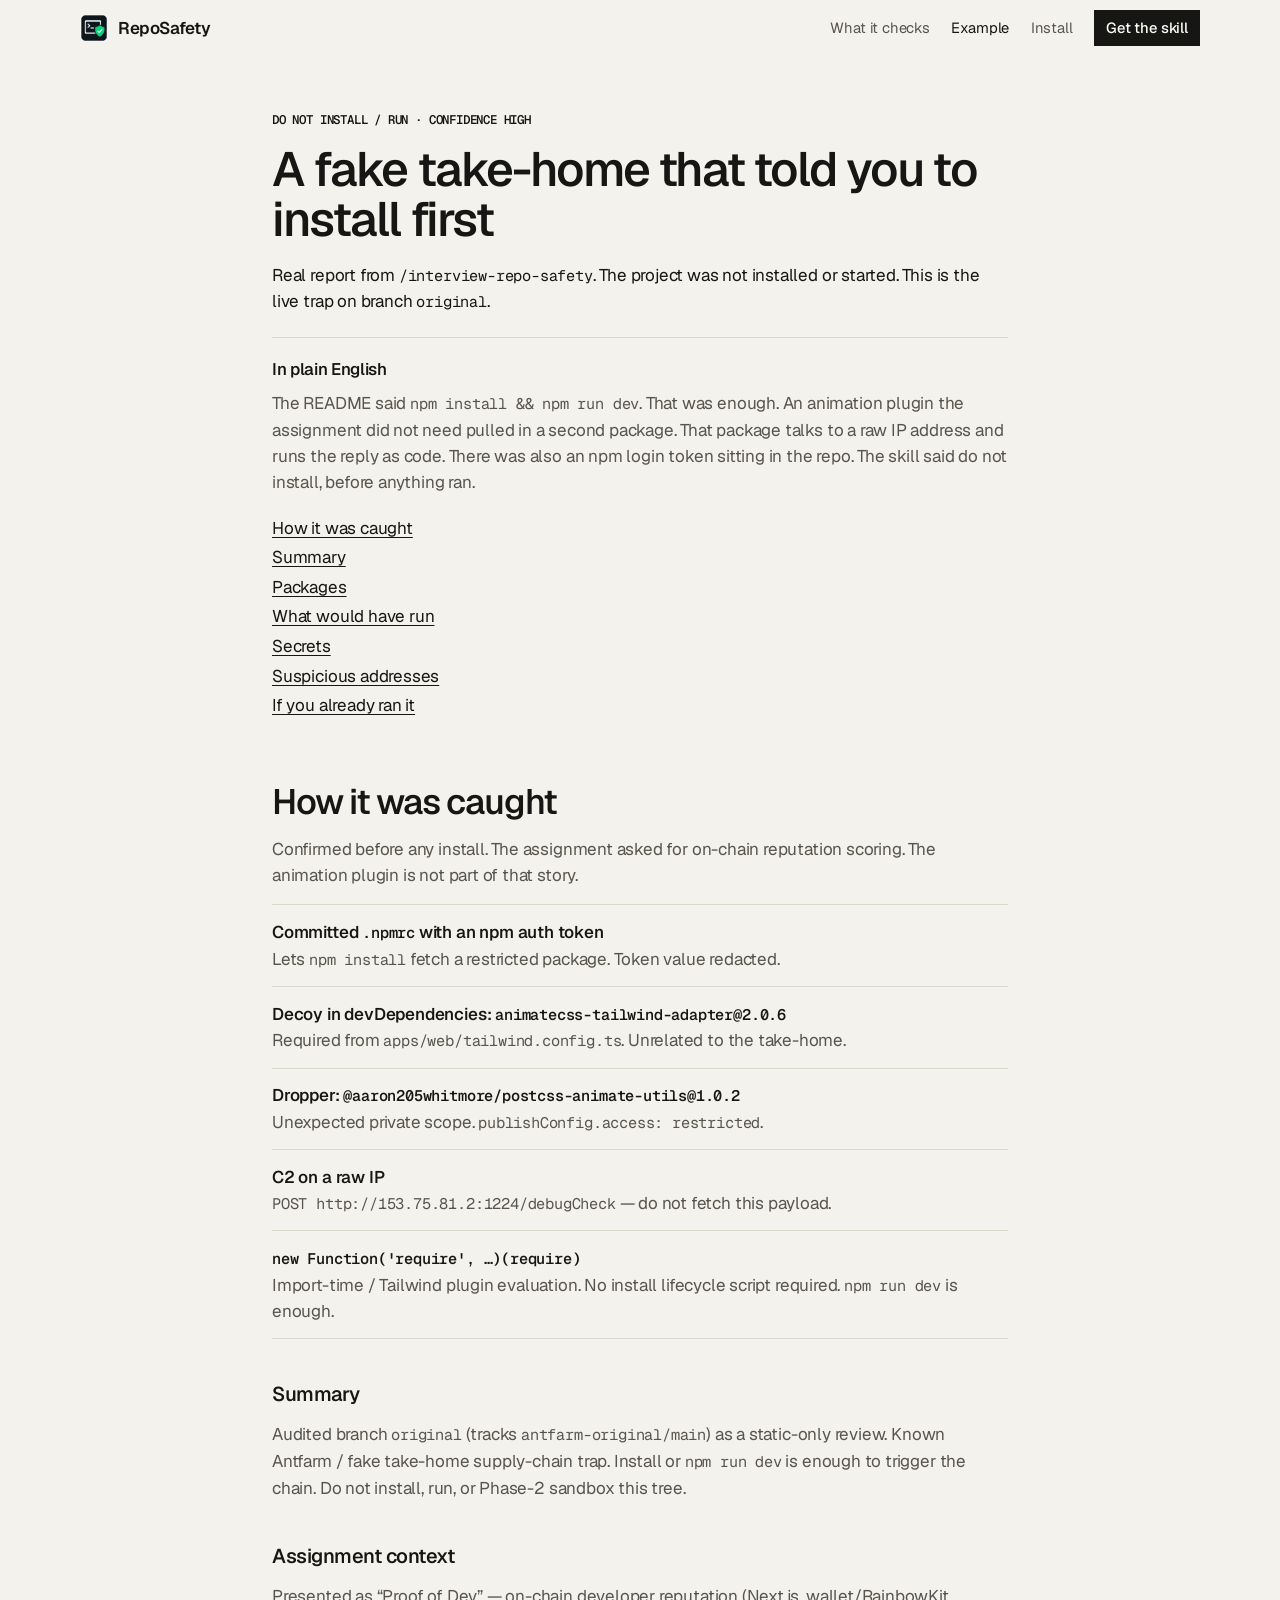
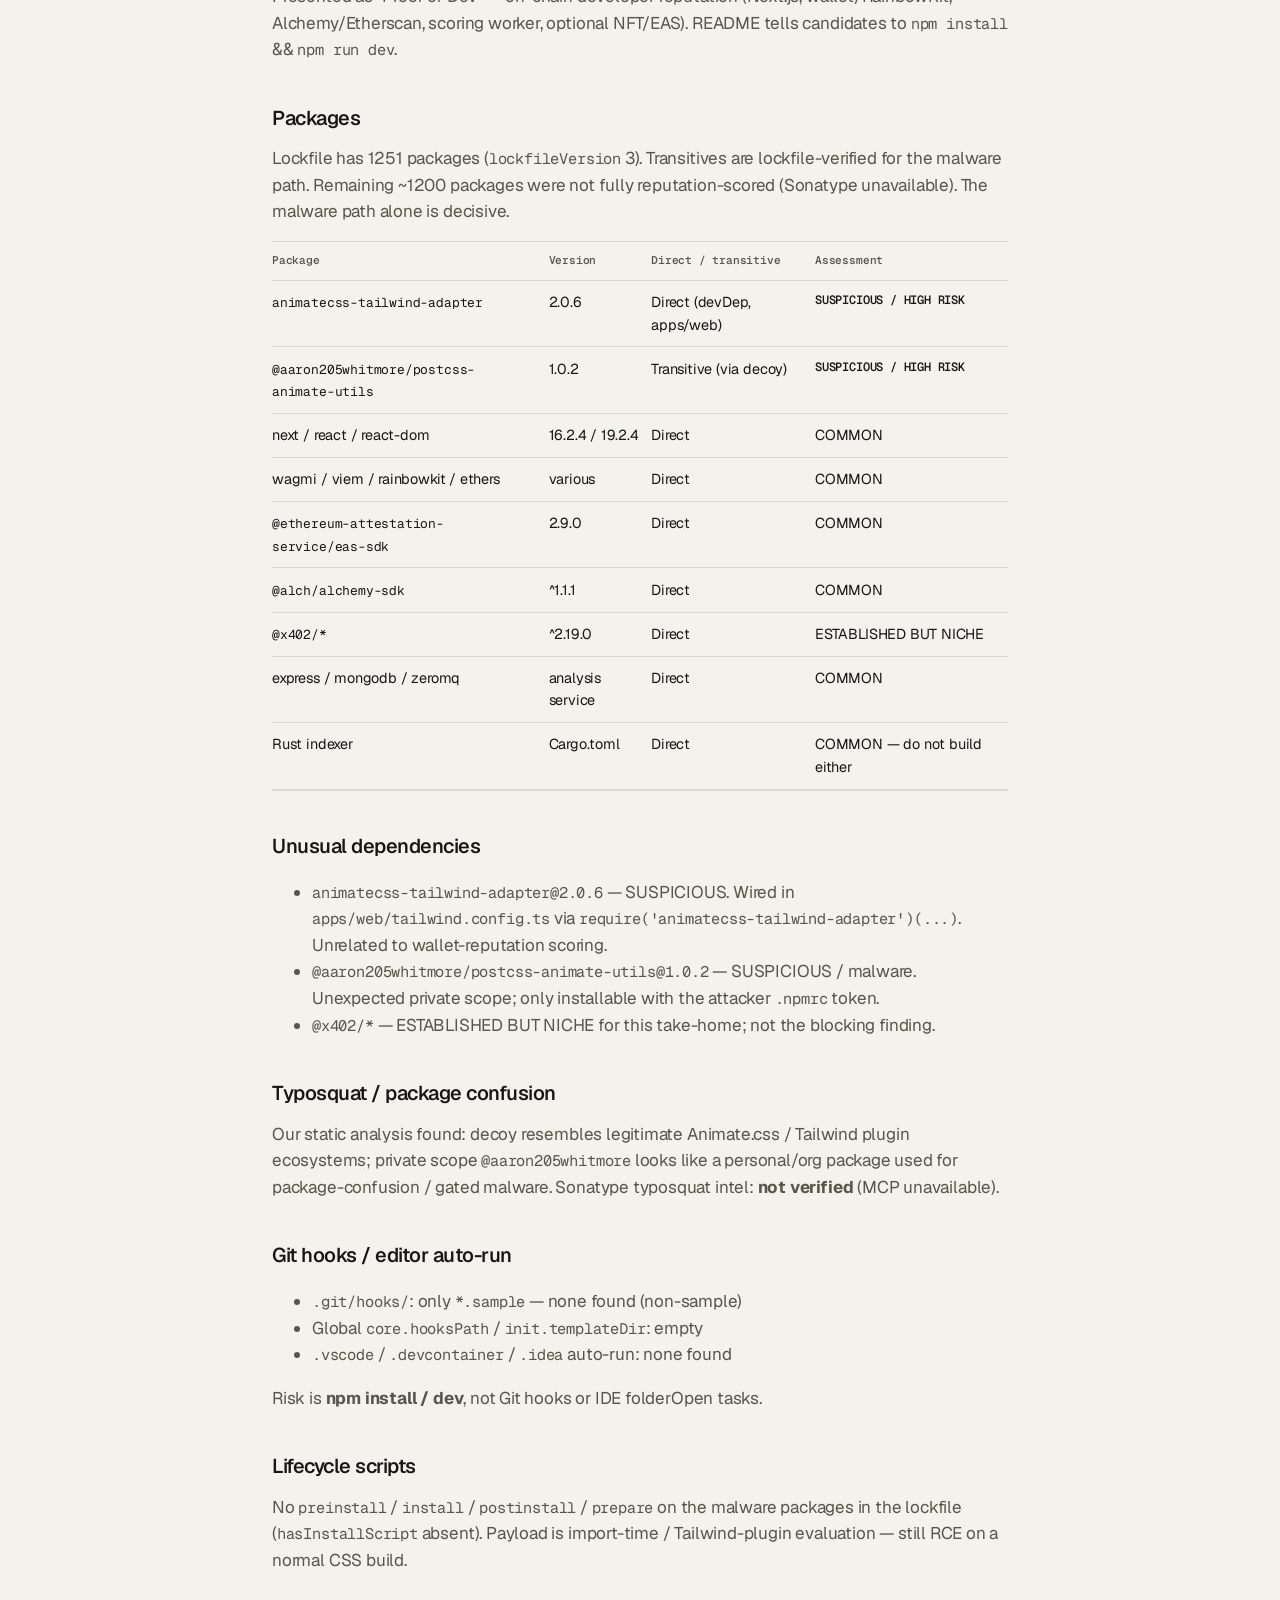
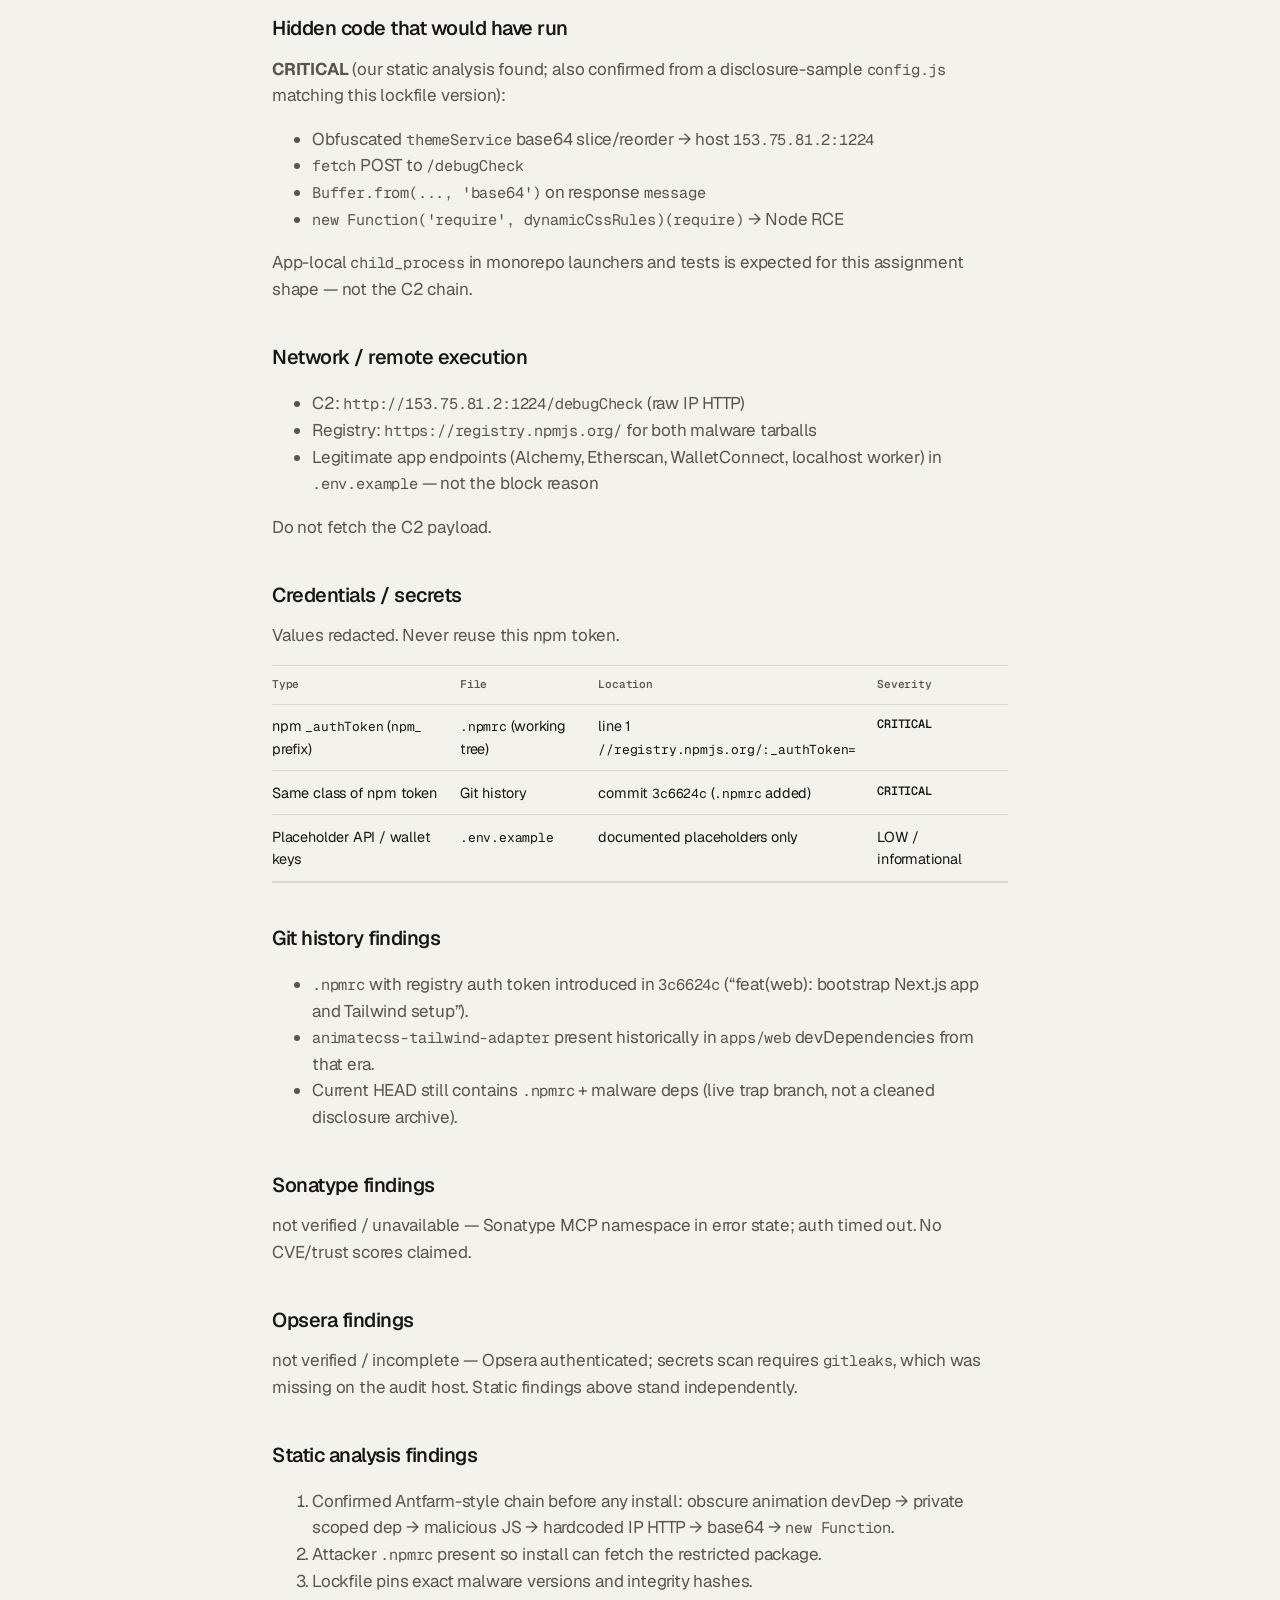
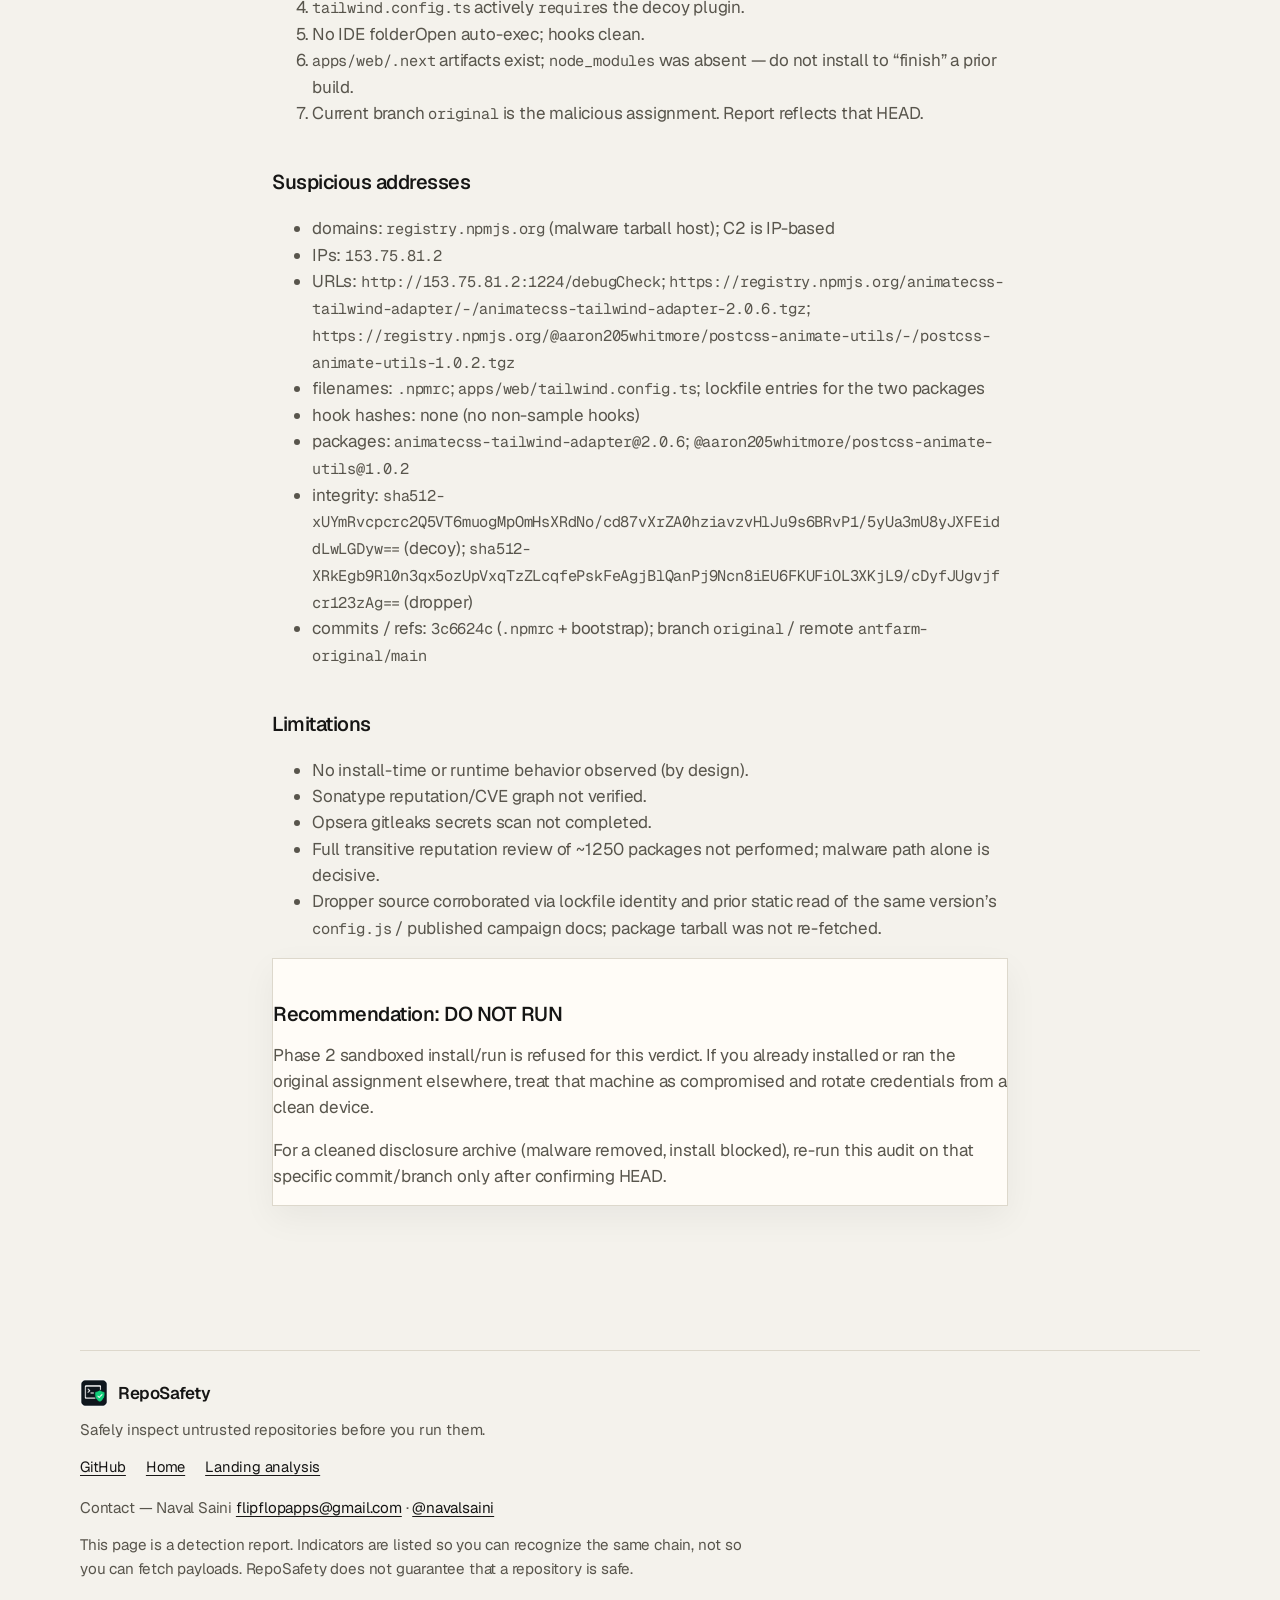
==== commit 81231042: "Simplify the landing page and mark what the skill actually does. Rewrite copy for candidates about t" ====
--- a/public/cases/antfarm-take-home/index.html
+++ b/public/cases/antfarm-take-home/index.html
@@ -3,21 +3,21 @@
   <head>
     <meta charset="utf-8" />
     <meta name="viewport" content="width=device-width, initial-scale=1" />
-    <title>Antfarm take-home — DO NOT INSTALL / RUN</title>
+    <title>Fake take-home — DO NOT INSTALL / RUN</title>
     <meta
       name="description"
-      content="Phase 1 RepoSafety report: fake “Proof of Dev” take-home with a Tailwind decoy, private-scoped dropper, and C2. Nothing in the target was installed."
+      content="Real RepoSafety report: a fake “Proof of Dev” take-home. Following the README was enough to run hidden code. Nothing in the project was installed."
     />
     <link rel="icon" href="../../logo.png" type="image/png" />
     <link
       rel="canonical"
-      href="https://naval200.github.io/reposafety-website/cases/antfarm-take-home/"
+      href="https://www.reposafety.com/cases/antfarm-take-home/"
     />
     <link rel="stylesheet" href="../../assets/site.css" />
-    <meta property="og:title" content="Antfarm take-home — DO NOT INSTALL / RUN" />
+    <meta property="og:title" content="Fake take-home — DO NOT INSTALL / RUN" />
     <meta
       property="og:image"
-      content="https://naval200.github.io/reposafety-website/logo.png"
+      content="https://www.reposafety.com/logo.png"
     />
   </head>
   <body>
@@ -46,42 +46,48 @@
           Menu
         </button>
         <nav class="nav" id="nav" data-nav aria-label="Primary">
-          <a href="../../#how">How it works</a>
+          <a href="../../#checks">What it checks</a>
           <a href="./" aria-current="page">Example</a>
-          <a href="https://github.com/naval200/interview-repo-safety">GitHub</a>
-          <a class="nav-cta" href="https://github.com/naval200/interview-repo-safety"
-            >View on GitHub</a
-          >
+          <a href="../../#install">Install</a>
+          <a class="nav-cta" href="../../#install">Get the skill</a>
         </nav>
       </div>
     </header>
     <main id="main" class="report-wrap">
       <header class="mast">
         <p class="flag">DO NOT INSTALL / RUN · CONFIDENCE HIGH</p>
-        <h1>Antfarm-style take-home</h1>
-        <p>
-          Real Phase 1 report from <code>/interview-repo-safety</code>. The target
-          was not installed or executed. Mid-audit the workspace showed a
-          disclosure archive; this report is the re-audit of branch
-          <code>original</code> — the live trap.
-        </p>
+        <h1>A fake take-home that told you to install first</h1>
+        <p>
+          Real report from <code>/interview-repo-safety</code>. The project was
+          not installed or started. This is the live trap on branch
+          <code>original</code>.
+        </p>
+        <div class="plain">
+          <h2>In plain English</h2>
+          <p>
+            The README said <code>npm install && npm run dev</code>. That was
+            enough. An animation plugin the assignment did not need pulled in a
+            second package. That package talks to a raw IP address and runs the
+            reply as code. There was also an npm login token sitting in the repo.
+            The skill said do not install, before anything ran.
+          </p>
+        </div>
         <ul class="toc">
-          <li><a href="#chain">Detection chain</a></li>
-          <li><a href="#summary">Executive summary</a></li>
-          <li><a href="#inventory">Inventory</a></li>
-          <li><a href="#execution">Execution surface</a></li>
+          <li><a href="#chain">How it was caught</a></li>
+          <li><a href="#summary">Summary</a></li>
+          <li><a href="#inventory">Packages</a></li>
+          <li><a href="#execution">What would have run</a></li>
           <li><a href="#secrets">Secrets</a></li>
-          <li><a href="#iocs">IOCs</a></li>
+          <li><a href="#iocs">Suspicious addresses</a></li>
           <li><a href="#already-ran">If you already ran it</a></li>
         </ul>
       </header>
 
       <section class="section" id="chain">
-        <h2>How the gate caught it</h2>
-        <p>
-          Antfarm-style chain, confirmed before any install. The assignment asked
-          for on-chain reputation scoring. The animation plugin is not part of
-          that story.
+        <h2>How it was caught</h2>
+        <p>
+          Confirmed before any install. The assignment asked for on-chain
+          reputation scoring. The animation plugin is not part of that story.
         </p>
         <ol class="chain">
           <li>
@@ -112,7 +118,7 @@
       </section>
 
       <article class="prose">
-        <h2 id="summary">Executive summary</h2>
+        <h2 id="summary">Summary</h2>
         <p>
           Audited branch <code>original</code> (tracks
           <code>antfarm-original/main</code>) as a static-only review. Known
@@ -129,7 +135,7 @@
           <code>npm run dev</code>.
         </p>
 
-        <h2 id="inventory">Dependency inventory</h2>
+        <h2 id="inventory">Packages</h2>
         <p>
           Lockfile has 1251 packages (<code>lockfileVersion</code> 3). Transitives
           are lockfile-verified for the malware path. Remaining ~1200 packages
@@ -233,7 +239,7 @@
           <strong>not verified</strong> (MCP unavailable).
         </p>
 
-        <h2 id="execution">Git hooks / auto-run</h2>
+        <h2>Git hooks / editor auto-run</h2>
         <ul>
           <li><code>.git/hooks/</code>: only <code>*.sample</code> — none found (non-sample)</li>
           <li>Global <code>core.hooksPath</code> / <code>init.templateDir</code>: empty</li>
@@ -253,7 +259,7 @@
           normal CSS build.
         </p>
 
-        <h2>Dynamic execution / obfuscation</h2>
+        <h2 id="execution">Hidden code that would have run</h2>
         <p>
           <strong>CRITICAL</strong> (our static analysis found; also confirmed
           from a disclosure-sample <code>config.js</code> matching this lockfile
@@ -367,7 +373,7 @@
           </li>
         </ol>
 
-        <h2 id="iocs">IOCs</h2>
+        <h2 id="iocs">Suspicious addresses</h2>
         <ul>
           <li>domains: <code>registry.npmjs.org</code> (malware tarball host); C2 is IP-based</li>
           <li>IPs: <code>153.75.81.2</code></li>
--- a/public/assets/site.css
+++ b/public/assets/site.css
@@ -197,11 +197,13 @@
 
 .hero h1 {
   margin: 0 0 1rem;
-  max-width: 14ch;
+  max-width: 11em;
   font-size: clamp(2.35rem, 5.4vw, 4.35rem);
   font-weight: 550;
   letter-spacing: -0.04em;
   line-height: 0.98;
+  overflow-wrap: normal;
+  hyphens: none;
 }
 
 .lede {
@@ -320,7 +322,7 @@
 
 .report div {
   display: grid;
-  grid-template-columns: 7.6rem 1fr;
+  grid-template-columns: 11rem 1fr;
   gap: 0.65rem;
   padding: 0.22rem 0;
 }
@@ -341,6 +343,11 @@
 
 .section {
   padding: 6.25rem 0 0;
+  scroll-margin-top: 4rem;
+}
+
+.report-wrap .section {
+  padding-top: 2.75rem;
 }
 
 .section h2 {
@@ -363,13 +370,14 @@
   margin: 1.75rem 0 0;
   padding: 0;
   list-style: none;
-  max-width: 28rem;
+  max-width: 40rem;
 }
 
 .flow li {
   position: relative;
   padding: 0 0 1.15rem 0;
   padding-left: 0;
+  color: var(--muted);
 }
 
 .flow li:not(:last-child)::after {
@@ -383,6 +391,7 @@
 
 .flow strong {
   display: block;
+  color: var(--ink);
   font-weight: 550;
   letter-spacing: -0.02em;
 }
@@ -539,6 +548,97 @@
 .checks p {
   margin: 0;
   color: var(--muted);
+}
+
+.claim-head {
+  margin: 2.25rem 0 0;
+  font-size: 1.02rem;
+  font-weight: 550;
+  letter-spacing: -0.02em;
+}
+
+.claims {
+  margin: 0.85rem 0 0;
+  padding: 0;
+  list-style: none;
+  border-top: 1px solid var(--line);
+}
+
+.claims li {
+  display: grid;
+  grid-template-columns: 1.5rem 1fr;
+  gap: 0.85rem;
+  align-items: start;
+  padding: 1.05rem 0;
+  border-bottom: 1px solid var(--line);
+}
+
+.claims .mark {
+  font-family: var(--mono);
+  font-size: 1.05rem;
+  font-weight: 550;
+  line-height: 1.45;
+}
+
+.claims [data-ok] .mark {
+  color: var(--mint-ink);
+}
+
+.claims [data-no] .mark {
+  color: #6d3a32;
+}
+
+.claims strong {
+  display: block;
+  font-weight: 550;
+  letter-spacing: -0.02em;
+}
+
+.claims p {
+  margin: 0.25rem 0 0;
+  color: var(--muted);
+  max-width: 68ch;
+}
+
+.install-block {
+  position: relative;
+  margin: 1.5rem 0 0;
+  border: 1px solid var(--line);
+  background: var(--paper);
+}
+
+.install-block pre {
+  margin: 0;
+  padding: 1rem 1.1rem 2.6rem;
+  overflow-x: auto;
+  font-family: var(--mono);
+  font-size: 0.82rem;
+  line-height: 1.65;
+}
+
+.install-block .copy {
+  position: absolute;
+  right: 0.45rem;
+  bottom: 0.4rem;
+}
+
+.plain {
+  margin: 1.4rem 0 0;
+  padding: 1.1rem 0 0;
+  border-top: 1px solid var(--line);
+}
+
+.plain h2 {
+  margin: 0 0 0.5rem;
+  font-size: 1.05rem;
+  font-weight: 550;
+  letter-spacing: -0.02em;
+}
+
+.plain p {
+  margin: 0;
+  color: var(--muted);
+  max-width: 68ch;
 }
 
 .split {
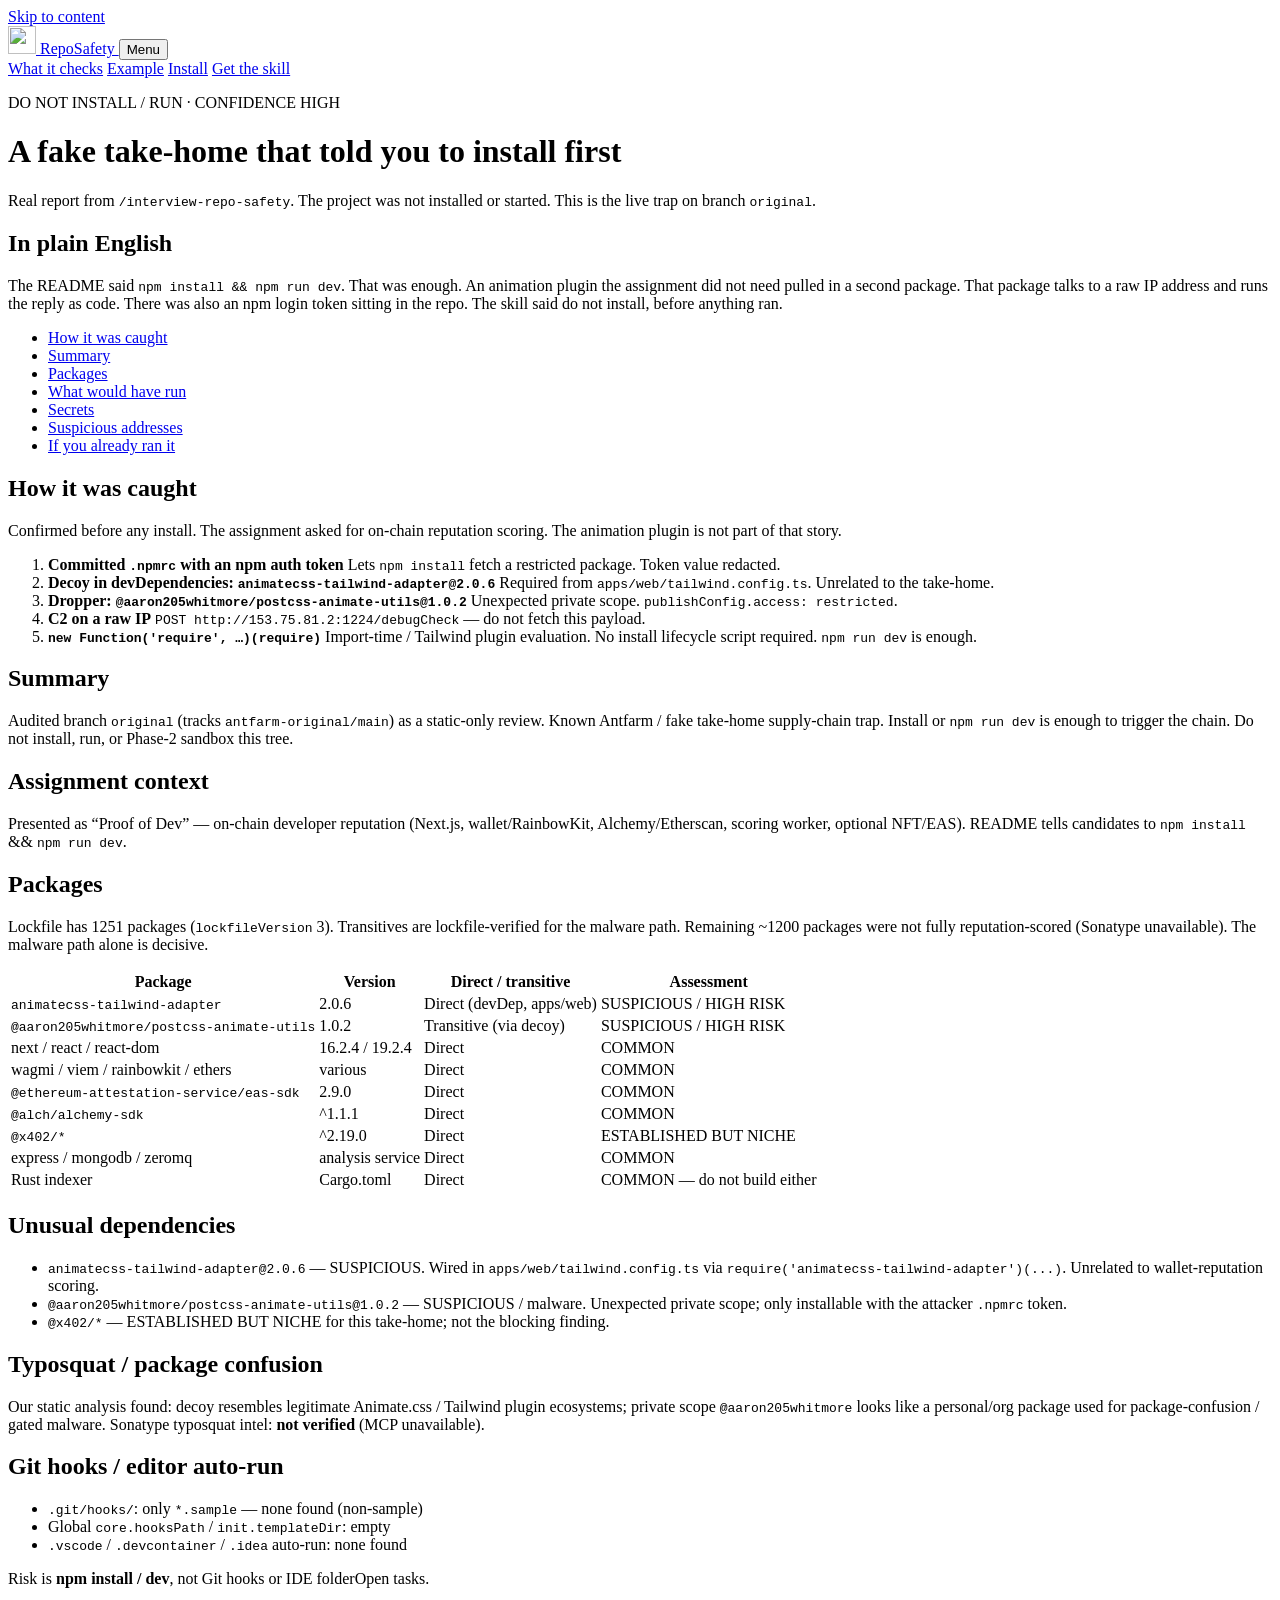
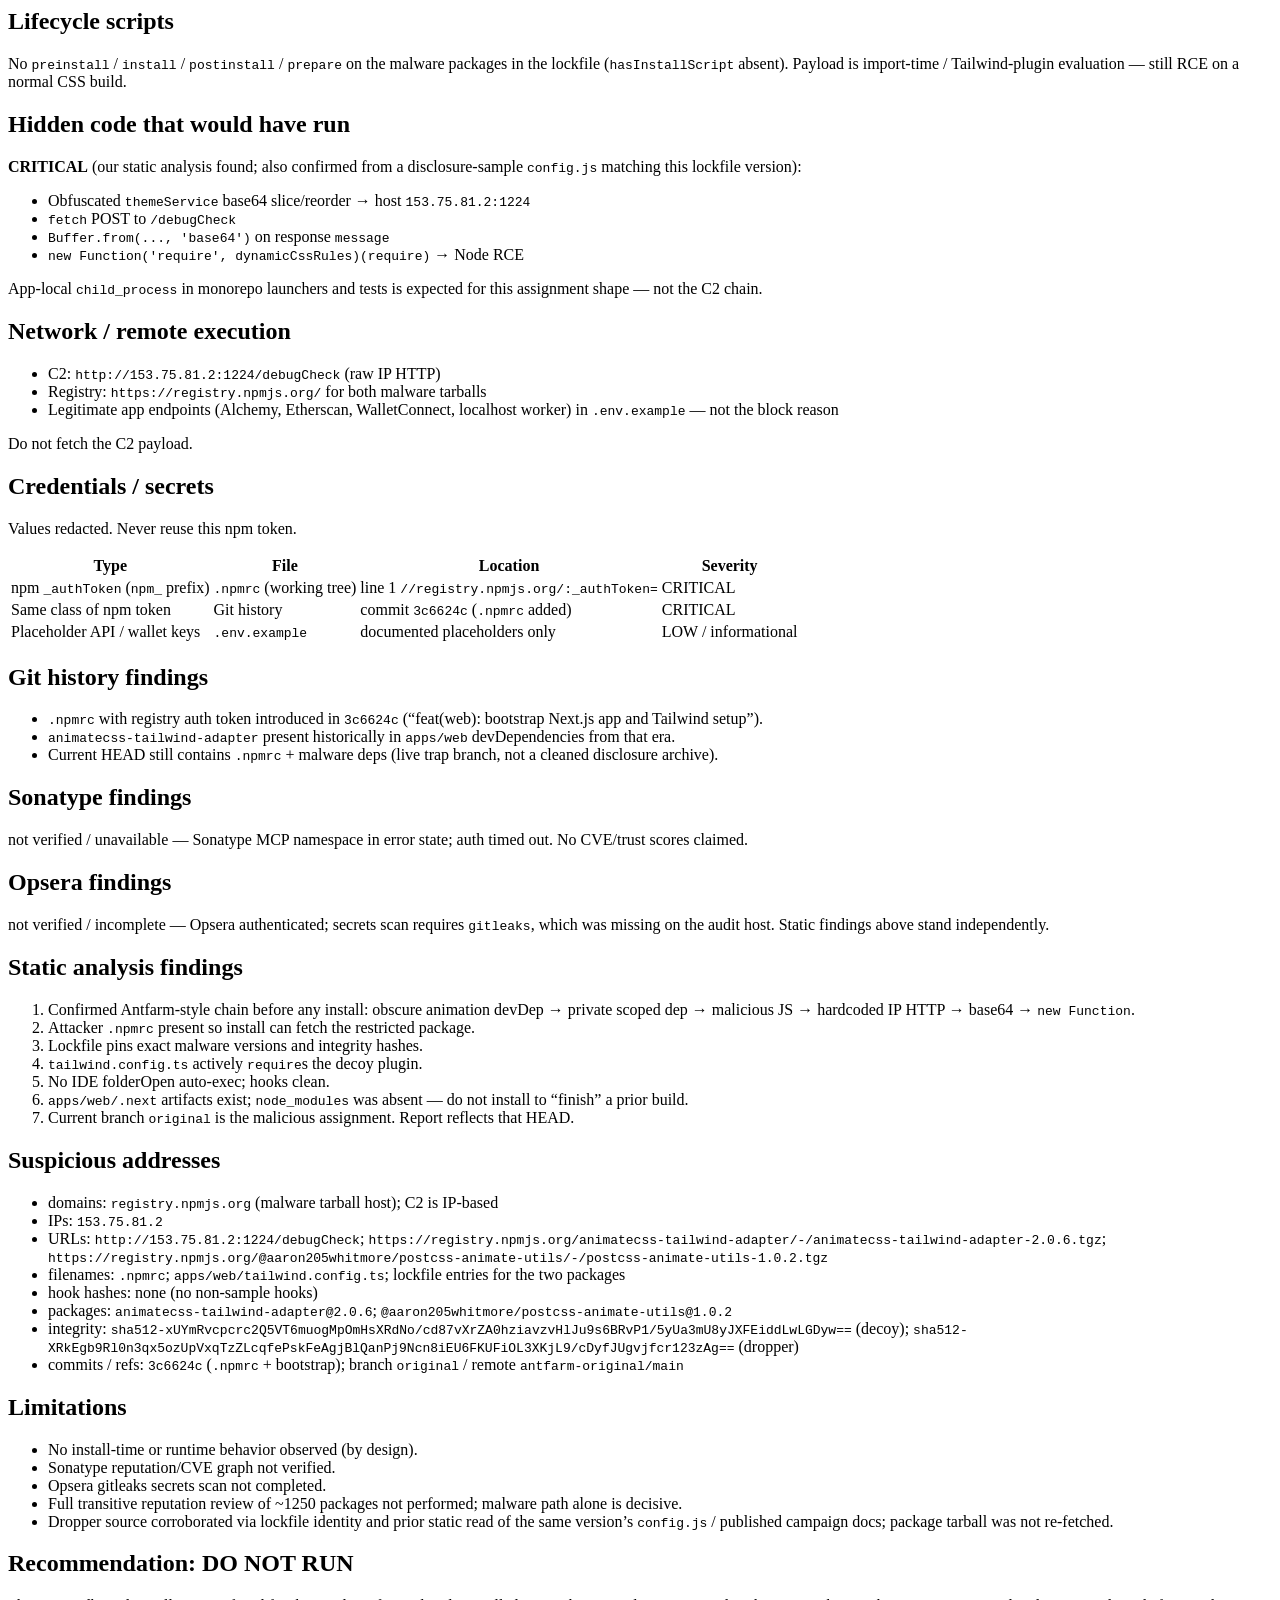
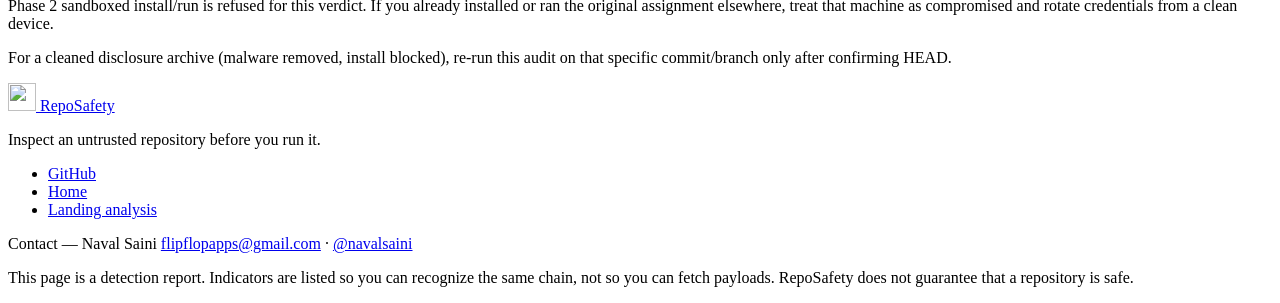
==== commit be78061b: "Fix 404 and nested-page links so Home, Example, and assets always resolve. GitHub Pages serves 404.h" ====
--- a/public/cases/antfarm-take-home/index.html
+++ b/public/cases/antfarm-take-home/index.html
@@ -8,12 +8,12 @@
       name="description"
       content="Real RepoSafety report: a fake “Proof of Dev” take-home. Following the README was enough to run hidden code. Nothing in the project was installed."
     />
-    <link rel="icon" href="../../logo.png" type="image/png" />
+    <link rel="icon" href="/logo.png" type="image/png" />
     <link
       rel="canonical"
       href="https://www.reposafety.com/cases/antfarm-take-home/"
     />
-    <link rel="stylesheet" href="../../assets/site.css" />
+    <link rel="stylesheet" href="/assets/site.css" />
     <meta property="og:title" content="Fake take-home — DO NOT INSTALL / RUN" />
     <meta
       property="og:image"
@@ -32,8 +32,8 @@
     <a class="skip" href="#main">Skip to content</a>
     <header class="site-header" data-header>
       <div class="wrap bar">
-        <a class="brand" href="../../">
-          <img src="../../logo.png" alt="" width="28" height="28" />
+        <a class="brand" href="/">
+          <img src="/logo.png" alt="" width="28" height="28" />
           RepoSafety
         </a>
         <button
@@ -46,10 +46,10 @@
           Menu
         </button>
         <nav class="nav" id="nav" data-nav aria-label="Primary">
-          <a href="../../#checks">What it checks</a>
-          <a href="./" aria-current="page">Example</a>
-          <a href="../../#install">Install</a>
-          <a class="nav-cta" href="../../#install">Get the skill</a>
+          <a href="/#checks">What it checks</a>
+          <a href="/cases/antfarm-take-home/" aria-current="page">Example</a>
+          <a href="/#install">Install</a>
+          <a class="nav-cta" href="/#install">Get the skill</a>
         </nav>
       </div>
     </header>
@@ -436,20 +436,20 @@
       </article>
     </main>
     <footer class="wrap site-footer">
-      <a class="brand" href="../../">
-        <img src="../../logo.png" alt="" width="28" height="28" />
+      <a class="brand" href="/">
+        <img src="/logo.png" alt="" width="28" height="28" />
         RepoSafety
       </a>
-      <p>Safely inspect untrusted repositories before you run them.</p>
+      <p>Inspect an untrusted repository before you run it.</p>
       <ul class="foot-links">
         <li>
           <a href="https://github.com/naval200/interview-repo-safety">GitHub</a>
         </li>
         <li>
-          <a href="../../">Home</a>
+          <a href="/">Home</a>
         </li>
         <li>
-          <a href="../../#example">Landing analysis</a>
+          <a href="/#example">Landing analysis</a>
         </li>
       </ul>
       <p>
@@ -464,6 +464,6 @@
         does not guarantee that a repository is safe.
       </p>
     </footer>
-    <script src="../../assets/site.js"></script>
+    <script src="/assets/site.js"></script>
   </body>
 </html>
